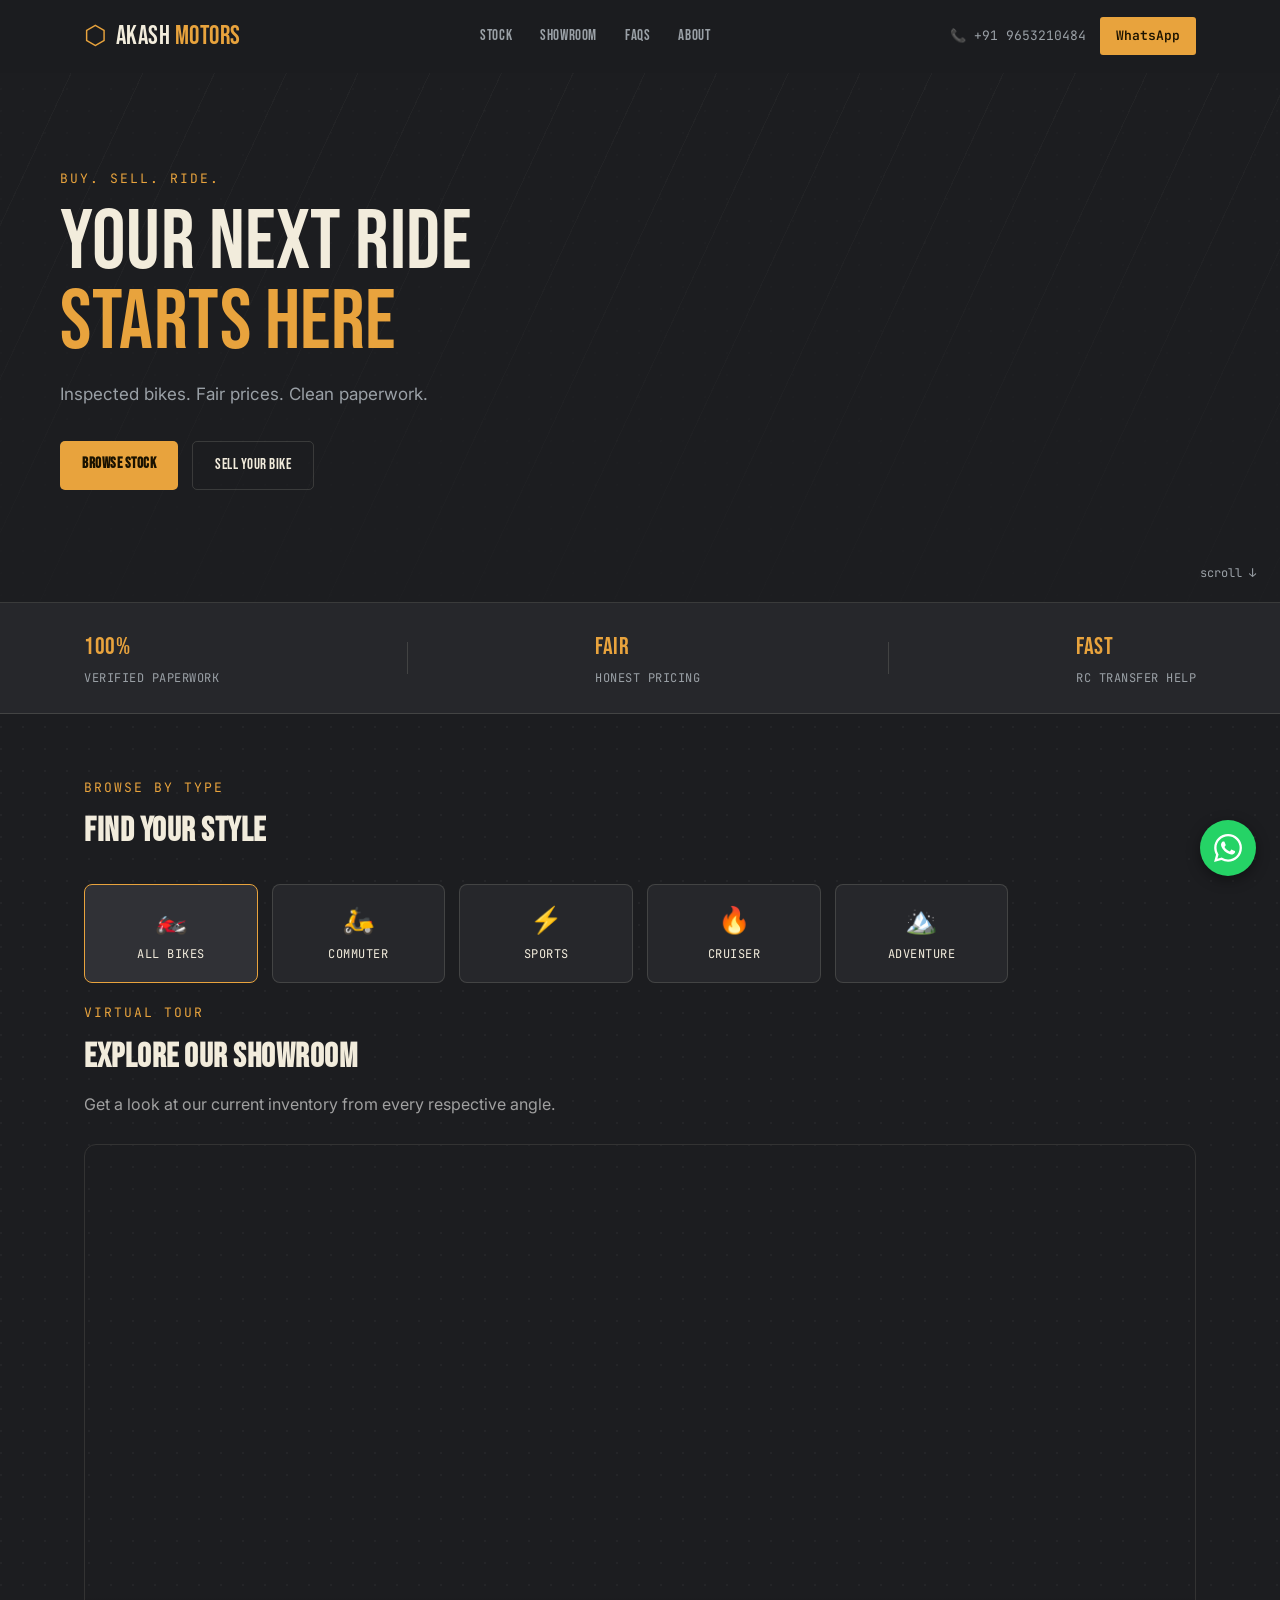
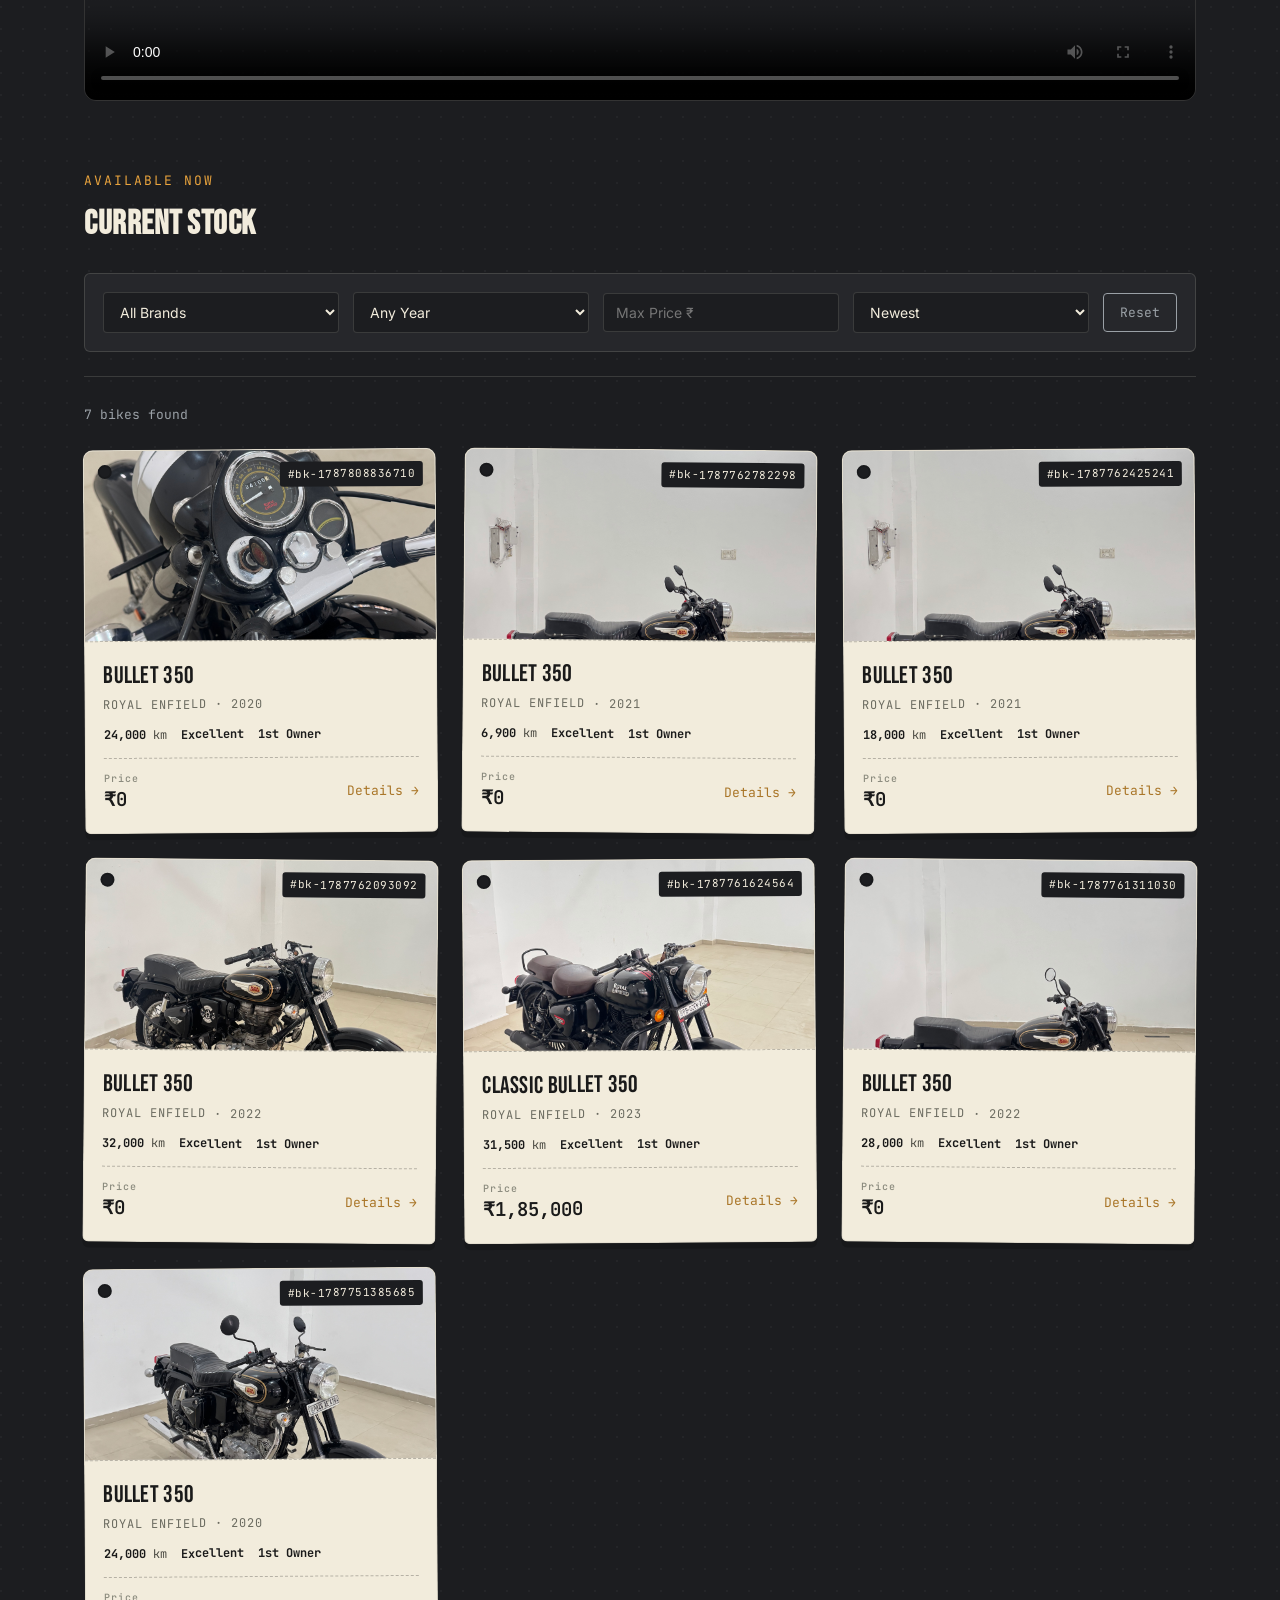
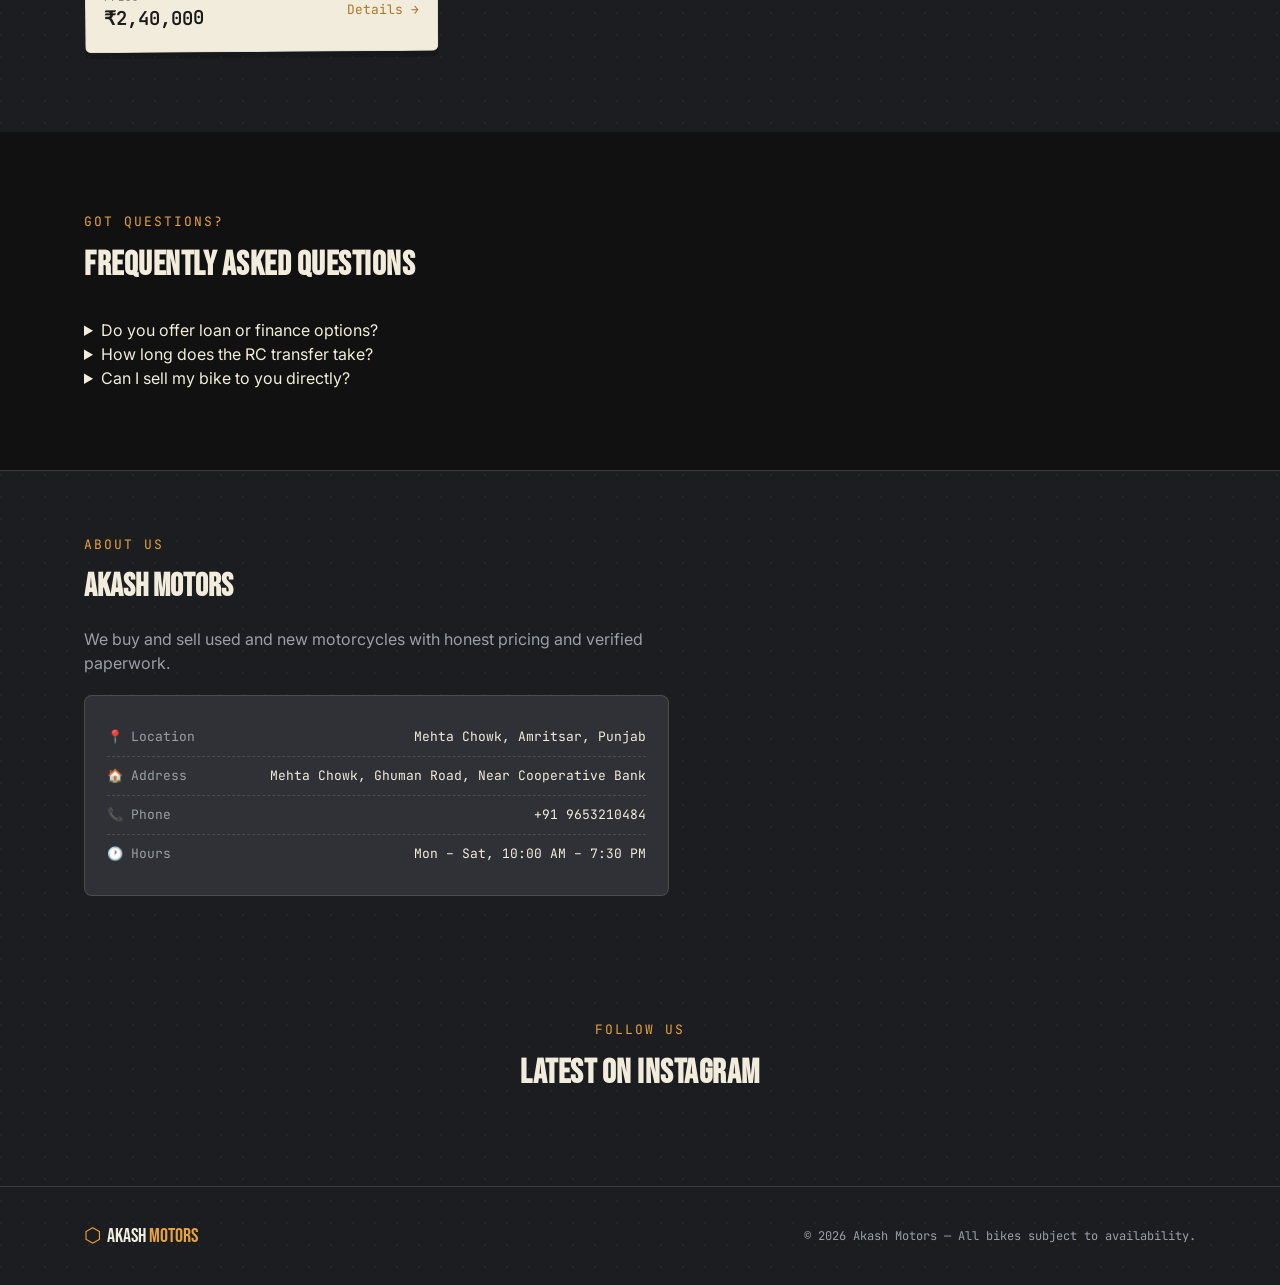
==== index.html @ e9047820 "Update navigation and add showroom video section" ====
<!DOCTYPE html>
<html lang="en">
<head>
<meta charset="UTF-8" />
<meta name="viewport" content="width=device-width, initial-scale=1.0" />
<title>Akash Motors — Quality Used Bikes</title>
<meta name="description" content="Buy and sell quality used bikes in Punjab. Hero, Bajaj, TVS, Royal Enfield, KTM — inspected, priced fairly, clean paperwork." />
<link rel="preconnect" href="https://fonts.googleapis.com" />
<link rel="preconnect" href="https://fonts.gstatic.com" crossorigin />
<link rel="stylesheet" href="https://fonts.googleapis.com/css2?family=Bebas+Neue&family=Inter:wght@400;500;600&family=JetBrains+Mono:wght@500;600&display=swap" />
<link rel="stylesheet" href="style.css" />
</head>
<body>

<!-- ── Navbar ── -->
<header class="navbar" id="navbar">
  <div class="nav-inner">
    <a href="#" class="logo" id="brand-name">
      <span class="logo-icon">⬡</span>
      <span class="logo-text">Akash <em>Motors</em></span>
    </a>
    <nav class="nav-links">
      <a href="#stock">Stock</a>
      <a href="#showroom">Showroom</a>
      <a href="#faqs">FAQs</a>
      <a href="#about">About</a>
    </nav>
    <div class="nav-actions">
      <a href="#" class="nav-phone" id="nav-phone">📞 <span id="nav-phone-num">Call Us</span></a>
      <a href="#" class="nav-wa" id="header-whatsapp" target="_blank" rel="noopener">WhatsApp</a>
    </div>
    <button class="hamburger" id="hamburger" aria-label="Menu">
      <span></span><span></span><span></span>
    </button>
  </div>
  <div class="mobile-menu" id="mobile-menu">
    <a href="#stock">Stock</a>
    <a href="#showroom">Showroom</a>
    <a href="#faqs">FAQs</a>
    <a href="#about">About</a>
    <a href="#" id="mobile-wa" target="_blank" rel="noopener" class="mobile-wa-btn">WhatsApp Us</a>
  </div>
</header>

<!-- ── Hero ── -->
<section class="hero" id="hero">
  <div class="hero-slides" id="hero-slides"></div>
  <div class="hero-overlay"></div>
  <div class="hero-content">
    <p class="hero-tag" id="hero-tag">Punjab's Trusted Bike Dealer</p>
    <h1 class="hero-title">Your next ride<br/><em>starts here</em></h1>
    <p class="hero-sub" id="hero-sub">Inspected bikes. Fair prices. Clean paperwork.</p>
    <div class="hero-btns">
      <a href="#stock" class="btn-primary">Browse Stock</a>
      <a href="#" class="btn-ghost" id="hero-sell">Sell Your Bike</a>
    </div>
  </div>
  <div class="hero-slide-dots" id="hero-dots"></div>
  <div class="hero-scroll-hint">scroll ↓</div>
</section>

<!-- ── Trust Bar ── -->
<section class="trust-bar">
  <div class="trust-inner">
    <div class="trust-item"><span class="trust-num">100%</span><span class="trust-label">Verified Paperwork</span></div><div class="trust-div"></div>
    <div class="trust-item"><span class="trust-num">Fair</span><span class="trust-label">Honest Pricing</span></div><div class="trust-div"></div>
    <div class="trust-item"><span class="trust-num">Fast</span><span class="trust-label">RC Transfer Help</span></div>
  </div>
</section>

<!-- ── Browse by Category ── -->
<section class="categories" id="categories">
  <div class="section-wrap">
    <div class="section-head">
      <span class="section-eyebrow">Browse By Type</span>
      <h2>Find your style</h2>
    </div>
    <div class="cat-grid">
      <button class="cat-card active" data-cat=""><div class="cat-icon">🏍️</div><div class="cat-name">All Bikes</div></button>
      <button class="cat-card" data-cat="commuter"><div class="cat-icon">🛵</div><div class="cat-name">Commuter</div></button>
      <button class="cat-card" data-cat="sports"><div class="cat-icon">⚡</div><div class="cat-name">Sports</div></button>
      <button class="cat-card" data-cat="cruiser"><div class="cat-icon">🔥</div><div class="cat-name">Cruiser</div></button>
      <button class="cat-card" data-cat="adventure"><div class="cat-icon">🏔️</div><div class="cat-name">Adventure</div></button>
    </div>
  </div>
</section>

<!-- ── Showroom Video Tour ── -->
<section class="showroom" id="showroom">
  <div class="section-wrap">
    <div class="section-head">
      <span class="section-eyebrow">Virtual Tour</span>
      <h2>Explore Our Showroom</h2>
      <p style="color: #a0a0a0; margin-top: 10px;">Get a look at our current inventory from every respective angle.</p>
    </div>
    <div class="video-container">
      <!-- Replace 'your-video-file.mp4' with the actual high-definition video of your showroom design -->
      <video controls poster="img/showroom-poster.jpg" style="width: 100%; border-radius: 12px; border: 1px solid #333;">
        <source src="showroom.mp4" type="video/mp4">
        Your browser does not support the video tag.
      </video>
    </div>
  </div>
</section>

<!-- ── Inventory ── -->
<section class="inventory" id="stock">
  <div class="section-wrap">
    <div class="section-head inv-head">
      <div>
        <span class="section-eyebrow">Available Now</span>
        <h2>Current Stock</h2>
      </div>
      <div class="filter-dock">
        <select id="f-brand" class="filter-sel"><option value="">All Brands</option></select>
        <select id="f-year" class="filter-sel"><option value="">Any Year</option></select>
        <input type="number" id="f-price" class="filter-input" placeholder="Max Price ₹" min="0" />
        <select id="f-sort" class="filter-sel">
          <option value="newest">Newest</option>
          <option value="price-asc">Price ↑</option>
          <option value="price-desc">Price ↓</option>
          <option value="km-asc">KM ↑</option>
        </select>
        <button class="reset-btn" id="reset-filters">Reset</button>
      </div>
    </div>
    <div class="result-bar"><span class="result-count" id="result-count">Loading…</span></div>
    <div class="bike-grid" id="bike-grid"></div>
  </div>
</section>

<!-- ── FAQs ── -->
<section class="faqs" id="faqs" style="background: #111; padding: 80px 0;">
  <div class="section-wrap">
    <div class="section-head">
      <span class="section-eyebrow">Got Questions?</span>
      <h2>Frequently Asked Questions</h2>
    </div>
    <div class="faq-list">
      <details class="faq-item">
        <summary>Do you offer loan or finance options?</summary>
        <p>Yes, we can help connect you with local financing partners to make purchasing your next bike easier. Contact us on WhatsApp for exact EMI details based on the bike you choose.</p>
      </details>
      <details class="faq-item">
        <summary>How long does the RC transfer take?</summary>
        <p>We handle all the paperwork for you! The RC transfer process typically takes 15-30 days depending on the local RTO processing times, but you can ride the bike immediately with the transfer receipt.</p>
      </details>
      <details class="faq-item">
        <summary>Can I sell my bike to you directly?</summary>
        <p>Absolutely. We buy bikes directly with outright cash payments and handle the RC transfer hassle-free. Just bring your bike in for a same-day inspection.</p>
      </details>
    </div>
  </div>
</section>

<!-- ── About & Map ── -->
<section class="about" id="about">
  <div class="section-wrap about-inner">
    <div class="about-text">
      <span class="section-eyebrow">About Us</span>
      <h2 id="about-heading">Akash Motors</h2>
      <p id="about-body">We buy and sell quality used motorcycles with honest pricing and verified paperwork. Every bike in our stock has been personally inspected.</p>
      <div class="info-card" id="contact">
        <div class="info-row"><span class="ik">📍 Location</span><span class="iv" id="info-city">Amritsar, Punjab</span></div>
        <div class="info-row"><span class="ik">🏠 Address</span><span class="iv" id="info-address">Mehta Chowk</span></div>
        <div class="info-row"><span class="ik">📞 Phone</span><span class="iv" id="info-phone">—</span></div>
        <div class="info-row"><span class="ik">🕐 Hours</span><span class="iv" id="info-hours">Mon - Sat, 10:00 AM - 7:30 PM</span></div>
      </div>
    </div>
    <div class="about-visual">
      <!-- Google Maps Embed -->
      <iframe src="https://www.google.com/maps/embed?pb=!1m18!1m12!1m3!1d108608.20366624535!2d75.25055052981355!3d31.719623877965415!2m3!1f0!2f0!3f0!3m2!1i1024!2i768!4f13.1!3m3!1m2!1s0x391ba2b836a9b40d%3A0xc3f58a3617fcbd41!2sMehta%20Chowk%2C%20Punjab!5e0!3m2!1sen!2sin!4v1700000000000!5m2!1sen!2sin" width="100%" height="300" style="border:0; border-radius: 12px;" allowfullscreen="" loading="lazy" referrerpolicy="no-referrer-when-downgrade"></iframe>
    </div>
  </div>
</section>

<!-- ── Instagram Feed ── -->
<section class="instagram-feed" id="social" style="padding: 60px 0; text-align: center;">
  <div class="section-wrap">
    <div class="section-head">
      <span class="section-eyebrow">Follow Us</span>
      <h2>Latest on Instagram</h2>
    </div>
    <!-- Replace this generic tag with your specific Elfsight or Instafeed widget ID -->
    <script src="https://static.elfsight.com/platform/platform.js" data-use-service-core defer></script>
    <div class="elfsight-app-YOUR-WIDGET-ID-HERE"></div>
  </div>
</section>

<!-- ── Footer ── -->
<footer class="footer">
  <div class="footer-inner">
    <div class="footer-brand">
      <span class="logo-icon">⬡</span>
      <span class="logo-text">Akash <em>Motors</em></span>
    </div>
    <div class="footer-copy" id="footer-text">© <span id="footer-year"></span> Akash Motors — All bikes subject to availability.</div>
  </div>
</footer>

<!-- ── WhatsApp Float ── -->
<a href="#" class="wa-float" id="wa-float" target="_blank" rel="noopener" aria-label="WhatsApp">
  <svg viewBox="0 0 24 24" fill="currentColor" width="28" height="28"><path d="M17.472 14.382c-.297-.149-1.758-.867-2.03-.967-.273-.099-.471-.148-.67.15-.197.297-.767.966-.94 1.164-.173.199-.347.223-.644.075-.297-.15-1.255-.463-2.39-1.475-.883-.788-1.48-1.761-1.653-2.059-.173-.297-.018-.458.13-.606.134-.133.298-.347.446-.52.149-.174.198-.298.298-.497.099-.198.05-.371-.025-.52-.075-.149-.669-1.612-.916-2.207-.242-.579-.487-.5-.669-.51-.173-.008-.371-.01-.57-.01-.198 0-.52.074-.792.372-.272.297-1.04 1.016-1.04 2.479 0 1.462 1.065 2.875 1.213 3.074.149.198 2.096 3.2 5.077 4.487.709.306 1.262.489 1.694.625.712.227 1.36.195 1.871.118.571-.085 1.758-.719 2.006-1.413.248-.694.248-1.289.173-1.413-.074-.124-.272-.198-.57-.347m-5.421 7.403h-.004a9.87 9.87 0 01-5.031-1.378l-.361-.214-3.741.982.998-3.648-.235-.374a9.86 9.86 0 01-1.51-5.26c.001-5.45 4.436-9.884 9.888-9.884 2.64 0 5.122 1.03 6.988 2.898a9.825 9.825 0 012.893 6.994c-.003 5.45-4.437 9.884-9.885 9.884m8.413-18.297A11.815 11.815 0 0012.05 0C5.495 0 .16 5.335.157 11.892c0 2.096.547 4.142 1.588 5.945L.057 24l6.305-1.654a11.882 11.882 0 005.683 1.448h.005c6.554 0 11.89-5.335 11.893-11.893a11.821 11.821 0 00-3.48-8.413z"/></svg>
</a>

<!-- ── Bike Detail Modal ── -->
<div class="modal-overlay" id="modal-overlay">
  <div class="modal">
    <button class="modal-close" id="modal-close" aria-label="Close">✕</button>
    
    <!-- Added Video Support Here -->
    <div class="modal-gallery" id="modal-gallery">
      <video id="modal-video" controls style="display:none; width:100%; max-height:400px; background:#000; border-radius:8px;"></video>
      <img id="modal-img" src="" alt="" />
      <button class="gal-arrow left" id="modal-prev">‹</button>
      <button class="gal-arrow right" id="modal-next">›</button>
      <span class="gal-count" id="modal-count"></span>
      <button class="expand-btn" id="modal-expand" aria-label="View fullscreen">⤢</button>
    </div>
    
    <div class="modal-thumbs" id="modal-thumbs"></div>
    <div class="modal-body">
      <h3 id="modal-model"></h3>
      <p class="modal-sub" id="modal-brand"></p>
      <div class="modal-specs" id="modal-specs"></div>
      <p class="modal-desc" id="modal-desc"></p>
      <div class="modal-footer">
        <div class="modal-price" id="modal-price"></div>
        <a href="#" class="btn-primary" id="modal-whatsapp" target="_blank" rel="noopener">Ask on WhatsApp</a>
      </div>
    </div>
  </div>
</div>

<!-- ── Lightbox ── -->
<div class="lightbox-overlay" id="lightbox-overlay">
  <button class="modal-close" id="lightbox-close">✕</button>
  <button class="gal-arrow left" id="lightbox-prev">‹</button>
  <img id="lightbox-img" src="" alt="" />
  <button class="gal-arrow right" id="lightbox-next">›</button>
  <span class="gal-count" id="lightbox-count"></span>
</div>

<script src="script.js"></script>
</body>
</html>
---- style.css ----
@import url('https://fonts.googleapis.com/css2?family=Bebas+Neue&family=Inter:wght@400;500;600&family=JetBrains+Mono:wght@500;600&display=swap');

:root {
  --charcoal: #1c1d20;
  --panel: #26272b;
  --panel-2: #303136;
  --amber: #e8a33d;
  --amber-dim: #a97527;
  --paper: #f2ecdc;
  --paper-dim: #e4dcc4;
  --rust: #b33a2e;
  --chrome: #9aa0a6;
  --ink: #1a1a1a;
  --line: rgba(242, 236, 220, 0.14);

  --font-display: 'Bebas Neue', sans-serif;
  --font-body: 'Inter', sans-serif;
  --font-mono: 'JetBrains Mono', monospace;
}

* { box-sizing: border-box; }
html { scroll-behavior: smooth; }

body {
  margin: 0;
  background: var(--charcoal);
  color: var(--paper);
  font-family: var(--font-body);
  line-height: 1.5;
  background-image: radial-gradient(circle at 1px 1px, rgba(255,255,255,0.035) 1px, transparent 0);
  background-size: 22px 22px;
}

a { color: inherit; text-decoration: none; }
img { max-width: 100%; display: block; }
ul { margin: 0; padding: 0; list-style: none; }

.section-wrap { max-width: 1160px; margin: 0 auto; padding: 0 24px; }

:focus-visible { outline: 2px solid var(--amber); outline-offset: 3px; }

@media (prefers-reduced-motion: reduce) {
  * { animation-duration: 0.001ms !important; transition-duration: 0.001ms !important; }
}

.btn-primary {
  display: inline-block;
  background: var(--amber);
  color: #1a1200;
  padding: 12px 22px;
  border-radius: 5px;
  font-family: var(--font-display);
  text-transform: uppercase;
  letter-spacing: 0.5px;
  font-size: 15px;
  font-weight: 600;
  border: none;
  cursor: pointer;
}
.btn-primary:hover { background: #f0b158; }
.btn-lg { padding: 15px 28px; font-size: 17px; }

.btn-ghost {
  display: inline-block;
  background: transparent;
  color: var(--paper);
  border: 1px solid var(--line);
  padding: 12px 22px;
  border-radius: 5px;
  font-family: var(--font-display);
  text-transform: uppercase;
  letter-spacing: 0.5px;
  font-size: 15px;
}
.btn-ghost:hover { border-color: var(--amber); color: var(--amber); }

.section-eyebrow {
  display: block;
  font-family: var(--font-mono);
  color: var(--amber);
  font-size: 13px;
  letter-spacing: 2px;
  text-transform: uppercase;
  margin: 0 0 8px;
}

.section-head {
  margin-bottom: 28px;
}
.section-head h2 {
  font-family: var(--font-display);
  text-transform: uppercase;
  font-size: 34px;
  margin: 0;
  letter-spacing: 0.5px;
}

/* ---------- Navbar ---------- */
.navbar {
  position: sticky;
  top: 0;
  z-index: 40;
  background: rgba(28, 29, 32, 0.92);
  backdrop-filter: blur(6px);
  border-bottom: 1px solid transparent;
  transition: border-color .2s ease;
}
.navbar.scrolled { border-bottom-color: var(--line); }

.nav-inner {
  max-width: 1160px;
  margin: 0 auto;
  padding: 0 24px;
  display: flex;
  align-items: center;
  justify-content: space-between;
  height: 72px;
  gap: 24px;
}

.logo {
  font-family: var(--font-display);
  font-weight: 400;
  font-size: 26px;
  letter-spacing: 0.5px;
  text-transform: uppercase;
  display: flex;
  align-items: baseline;
  gap: 8px;
  flex-shrink: 0;
}
.logo-icon { color: var(--amber); }
.logo-text em { font-style: normal; color: var(--amber); }

.nav-links {
  display: flex;
  gap: 28px;
  font-family: var(--font-display);
  text-transform: uppercase;
  font-size: 15px;
  letter-spacing: 0.6px;
  flex: 1;
  justify-content: center;
}
.nav-links a { color: var(--chrome); transition: color .15s ease; }
.nav-links a:hover { color: var(--amber); }

.nav-actions { display: flex; align-items: center; gap: 14px; flex-shrink: 0; }
.nav-phone {
  font-family: var(--font-mono);
  font-size: 13px;
  color: var(--chrome);
  white-space: nowrap;
}
.nav-phone:hover { color: var(--amber); }
.nav-wa {
  font-family: var(--font-mono);
  font-size: 13px;
  background: var(--amber);
  color: #1a1200;
  padding: 9px 16px;
  border-radius: 3px;
  font-weight: 600;
  white-space: nowrap;
}
.nav-wa:hover { background: #f0b158; }

.hamburger {
  display: none;
  flex-direction: column;
  justify-content: center;
  gap: 5px;
  width: 32px;
  height: 32px;
  background: none;
  border: none;
  cursor: pointer;
  padding: 0;
}
.hamburger span {
  display: block;
  width: 100%;
  height: 2px;
  background: var(--paper);
  transition: transform .2s ease, opacity .2s ease;
}
.hamburger.open span:nth-child(1) { transform: translateY(7px) rotate(45deg); }
.hamburger.open span:nth-child(2) { opacity: 0; }
.hamburger.open span:nth-child(3) { transform: translateY(-7px) rotate(-45deg); }

.mobile-menu {
  display: none;
  flex-direction: column;
  gap: 2px;
  background: var(--panel);
  border-bottom: 1px solid var(--line);
  padding: 8px 24px 18px;
}
.mobile-menu.open { display: flex; }
.mobile-menu a {
  padding: 12px 0;
  border-bottom: 1px dashed var(--line);
  font-family: var(--font-display);
  text-transform: uppercase;
  letter-spacing: 0.5px;
  color: var(--paper);
}
.mobile-menu a:last-child { border-bottom: none; }
.mobile-wa-btn {
  margin-top: 10px;
  text-align: center;
  background: var(--amber);
  color: #1a1200 !important;
  border-radius: 4px;
  font-weight: 600;
}

@media (max-width: 860px) {
  .nav-links, .nav-actions { display: none; }
  .hamburger { display: flex; }
}

/* ---------- Hero ---------- */
.hero {
  position: relative;
  padding: 96px 24px 72px;
  overflow: hidden;
  border-bottom: 1px solid var(--line);
  min-height: 480px;
  display: flex;
  align-items: center;
}

.hero::before {
  content: "";
  position: absolute;
  inset: 0;
  background: repeating-linear-gradient(115deg, transparent, transparent 64px, var(--line) 64px, var(--line) 65px);
  opacity: 0.5;
  pointer-events: none;
  z-index: 1;
}

.hero-slides {
  position: absolute;
  inset: 0;
  z-index: 0;
}
.hero-slide {
  position: absolute;
  inset: 0;
  background-size: cover;
  background-position: center;
  opacity: 0;
  transition: opacity 1s ease;
}
.hero-slide.active { opacity: 1; }

.hero-overlay {
  position: absolute;
  inset: 0;
  background: linear-gradient(180deg, rgba(28,29,32,0.55), rgba(28,29,32,0.92));
  z-index: 1;
}

.hero-content {
  position: relative;
  z-index: 2;
  max-width: 1160px;
  margin: 0 auto;
  width: 100%;
}

.hero-tag {
  font-family: var(--font-mono);
  color: var(--amber);
  font-size: 13px;
  letter-spacing: 2px;
  text-transform: uppercase;
  margin: 0 0 14px;
}

.hero-title {
  font-family: var(--font-display);
  font-weight: 400;
  font-size: clamp(44px, 7vw, 84px);
  line-height: 0.96;
  text-transform: uppercase;
  margin: 0 0 18px;
  max-width: 14ch;
  letter-spacing: 0.5px;
}
.hero-title em { font-style: normal; color: var(--amber); }

.hero-sub {
  color: var(--chrome);
  max-width: 46ch;
  font-size: 17px;
  margin: 0 0 34px;
}

.hero-btns { display: flex; gap: 14px; flex-wrap: wrap; margin-bottom: 40px; }

.hero-slide-dots {
  position: absolute;
  bottom: 20px;
  left: 24px;
  z-index: 2;
  display: flex;
  gap: 8px;
}
.hero-dot {
  width: 8px;
  height: 8px;
  border-radius: 50%;
  background: rgba(242,236,220,0.3);
  border: none;
  cursor: pointer;
  padding: 0;
}
.hero-dot.active { background: var(--amber); }

.hero-scroll-hint {
  position: absolute;
  bottom: 20px;
  right: 24px;
  z-index: 2;
  font-family: var(--font-mono);
  font-size: 12px;
  color: var(--chrome);
}

/* ---------- Trust bar ---------- */
.trust-bar { border-bottom: 1px solid var(--line); background: var(--panel); }
.trust-inner {
  max-width: 1160px;
  margin: 0 auto;
  padding: 26px 24px;
  display: flex;
  align-items: center;
  justify-content: space-between;
  flex-wrap: wrap;
  gap: 20px;
}
.trust-item { display: flex; flex-direction: column; gap: 4px; }
.trust-num { font-family: var(--font-display); font-size: 24px; color: var(--amber); letter-spacing: 0.5px; }
.trust-label { font-family: var(--font-mono); font-size: 12px; color: var(--chrome); text-transform: uppercase; letter-spacing: 0.5px; }
.trust-div { width: 1px; height: 32px; background: var(--line); }
@media (max-width: 700px) { .trust-div { display: none; } }

/* ---------- Categories ---------- */
.categories { padding: 64px 0 20px; }
.cat-grid {
  display: grid;
  grid-template-columns: repeat(6, 1fr);
  gap: 14px;
}
@media (max-width: 900px) { .cat-grid { grid-template-columns: repeat(3, 1fr); } }
@media (max-width: 480px) { .cat-grid { grid-template-columns: repeat(2, 1fr); } }

.cat-card {
  background: var(--panel);
  border: 1px solid var(--line);
  border-radius: 8px;
  padding: 20px 10px;
  display: flex;
  flex-direction: column;
  align-items: center;
  gap: 10px;
  cursor: pointer;
  color: var(--paper);
  transition: border-color .15s ease, background .15s ease, transform .15s ease;
}
.cat-card:hover { border-color: var(--amber-dim); transform: translateY(-2px); }
.cat-card.active { background: var(--panel-2); border-color: var(--amber); }
.cat-icon { font-size: 26px; }
.cat-name {
  font-family: var(--font-mono);
  font-size: 12px;
  text-transform: uppercase;
  letter-spacing: 0.5px;
  text-align: center;
}

/* ---------- Brand marquee ---------- */
.brands-strip {
  padding: 40px 0;
  border-bottom: 1px solid var(--line);
  overflow: hidden;
}
.brands-track { width: 100%; overflow: hidden; }
.brands-inner {
  display: flex;
  gap: 56px;
  width: max-content;
  animation: marquee 26s linear infinite;
}
.brands-inner span {
  font-family: var(--font-display);
  font-size: 20px;
  letter-spacing: 2px;
  color: var(--chrome);
  white-space: nowrap;
}
@keyframes marquee {
  from { transform: translateX(0); }
  to { transform: translateX(-50%); }
}

/* ---------- Inventory ---------- */
.inventory { padding: 64px 0 80px; }

.inv-head {
  display: flex;
  flex-direction: column;
  gap: 24px;
  margin-bottom: 0;
  border-bottom: 1px solid var(--line);
  padding-bottom: 24px;
}

.filter-dock {
  background: var(--panel);
  border: 1px solid var(--line);
  border-radius: 6px;
  padding: 18px;
  display: grid;
  grid-template-columns: repeat(4, 1fr) auto;
  gap: 14px;
  align-items: center;
}

.filter-sel, .filter-input {
  background: var(--charcoal);
  border: 1px solid var(--line);
  color: var(--paper);
  padding: 10px 12px;
  border-radius: 4px;
  font-family: var(--font-body);
  font-size: 14px;
  width: 100%;
}

.reset-btn {
  background: transparent;
  border: 1px solid var(--chrome);
  color: var(--chrome);
  padding: 10px 16px;
  border-radius: 4px;
  font-family: var(--font-mono);
  font-size: 13px;
  cursor: pointer;
  white-space: nowrap;
}
.reset-btn:hover { border-color: var(--amber); color: var(--amber); }

@media (max-width: 860px) {
  .filter-dock { grid-template-columns: 1fr 1fr; }
}

.result-bar { margin: 24px 0; }
.result-count { font-family: var(--font-mono); color: var(--chrome); font-size: 13px; }

.bike-grid {
  display: grid;
  grid-template-columns: repeat(3, 1fr);
  gap: 26px;
}
@media (max-width: 940px) { .bike-grid { grid-template-columns: 1fr 1fr; } }
@media (max-width: 620px) { .bike-grid { grid-template-columns: 1fr; } }

/* Bike card = hanging work-order tag (JS-generated markup) */
.bike-card {
  position: relative;
  background: var(--paper);
  color: var(--ink);
  border-radius: 10px 10px 6px 6px;
  overflow: hidden;
  transform: rotate(-0.4deg);
  transition: transform .18s ease, box-shadow .18s ease;
  box-shadow: 0 6px 0 rgba(0,0,0,0.18);
  cursor: pointer;
  border: 1px solid rgba(0,0,0,0.08);
}
.bike-card:nth-child(even) { transform: rotate(0.5deg); }
.bike-card:hover { transform: rotate(0deg) translateY(-4px); box-shadow: 0 12px 0 rgba(0,0,0,0.18); }

.bike-punch {
  position: absolute;
  top: 14px;
  left: 14px;
  width: 14px;
  height: 14px;
  border-radius: 50%;
  background: var(--charcoal);
  box-shadow: inset 0 0 0 2px rgba(0,0,0,0.15);
  z-index: 2;
}

.bike-stock {
  position: absolute;
  top: 12px;
  right: 12px;
  font-family: var(--font-mono);
  font-size: 11px;
  background: var(--charcoal);
  color: var(--paper);
  padding: 4px 8px;
  border-radius: 3px;
  z-index: 2;
  letter-spacing: 0.5px;
}

.bike-photo { height: 190px; background: #ccc; position: relative; }
.bike-photo img { width: 100%; height: 100%; object-fit: cover; }

.bike-sold-stamp {
  position: absolute;
  inset: 0;
  display: flex;
  align-items: center;
  justify-content: center;
  background: rgba(28,29,32,0.55);
}
.bike-sold-stamp span {
  font-family: var(--font-display);
  font-size: 26px;
  letter-spacing: 3px;
  color: var(--rust);
  border: 3px solid var(--rust);
  padding: 6px 18px;
  transform: rotate(-8deg);
  text-transform: uppercase;
  background: rgba(242,236,220,0.9);
}

.bike-photo-count {
  position: absolute;
  bottom: 8px;
  right: 8px;
  background: rgba(0,0,0,0.6);
  color: #fff;
  font-family: var(--font-mono);
  font-size: 11px;
  padding: 2px 8px;
  border-radius: 20px;
  z-index: 2;
}

.bike-body { padding: 16px 18px 18px; border-top: 1px dashed rgba(0,0,0,0.25); }

.bike-model {
  font-family: var(--font-display);
  font-weight: 400;
  font-size: 24px;
  text-transform: uppercase;
  margin: 0 0 2px;
  letter-spacing: 0.3px;
}

.bike-brand {
  font-family: var(--font-mono);
  font-size: 12px;
  color: #6b6b60;
  text-transform: uppercase;
  letter-spacing: 1px;
  margin: 0 0 12px;
}

.bike-specs {
  display: flex;
  flex-wrap: wrap;
  gap: 8px 14px;
  font-family: var(--font-mono);
  font-size: 12px;
  color: #4b4a42;
  margin-bottom: 14px;
}
.bike-specs span b { color: var(--ink); }

.bike-footer {
  display: flex;
  align-items: center;
  justify-content: space-between;
  border-top: 1px dashed rgba(0,0,0,0.25);
  padding-top: 12px;
}

.bike-price { font-family: var(--font-mono); font-weight: 600; font-size: 19px; color: var(--ink); }
.bike-price small { display: block; font-size: 10px; color: #8a8a7d; font-weight: 500; letter-spacing: 1px; }

.bike-arrow { font-family: var(--font-mono); font-size: 13px; color: var(--amber-dim); }

.empty-state {
  grid-column: 1 / -1;
  text-align: center;
  padding: 60px 20px;
  color: var(--chrome);
  font-family: var(--font-mono);
  border: 1px dashed var(--line);
  border-radius: 8px;
}

/* ---------- Sell CTA ---------- */
.sell-cta { background: var(--panel); border-top: 1px solid var(--line); border-bottom: 1px solid var(--line); padding: 64px 0; }
.sell-cta-inner {
  max-width: 1160px;
  margin: 0 auto;
  padding: 0 24px;
  display: flex;
  align-items: center;
  justify-content: space-between;
  gap: 40px;
  flex-wrap: wrap;
}
.sell-cta-text h2 { font-family: var(--font-display); text-transform: uppercase; font-size: 32px; margin: 0 0 10px; }
.sell-cta-text p { color: var(--chrome); max-width: 46ch; margin: 0 0 18px; }
.sell-points { display: flex; flex-direction: column; gap: 6px; }
.sell-points li { font-family: var(--font-mono); font-size: 13px; color: var(--paper); }

/* ---------- Reviews ---------- */
.reviews { padding: 64px 0; }
.reviews-grid {
  display: grid;
  grid-template-columns: repeat(4, 1fr);
  gap: 20px;
}
@media (max-width: 980px) { .reviews-grid { grid-template-columns: 1fr 1fr; } }
@media (max-width: 600px) { .reviews-grid { grid-template-columns: 1fr; } }

.review-card {
  background: var(--panel);
  border: 1px solid var(--line);
  border-radius: 8px;
  padding: 22px;
  display: flex;
  flex-direction: column;
  gap: 14px;
}
.review-stars { color: var(--amber); letter-spacing: 2px; font-size: 14px; }
.review-text { color: var(--paper-dim); font-size: 14px; line-height: 1.6; margin: 0; flex: 1; }
.review-author { display: flex; align-items: center; gap: 10px; }
.review-avatar {
  width: 36px;
  height: 36px;
  border-radius: 50%;
  background: var(--panel-2);
  color: var(--amber);
  display: flex;
  align-items: center;
  justify-content: center;
  font-family: var(--font-mono);
  font-size: 12px;
  font-weight: 600;
  flex-shrink: 0;
}
.review-name { font-size: 13px; font-weight: 600; }
.review-loc { font-size: 12px; color: var(--chrome); }

/* ---------- About ---------- */
.about { padding: 64px 0; border-top: 1px solid var(--line); }
.about-inner {
  display: grid;
  grid-template-columns: 1.2fr 1fr;
  gap: 40px;
  align-items: start;
}
@media (max-width: 800px) { .about-inner { grid-template-columns: 1fr; } }

.about-text h2 { font-family: var(--font-display); text-transform: uppercase; font-size: 32px; margin: 8px 0 14px; }
.about-text p { color: var(--chrome); }
.about-hours { font-family: var(--font-mono); font-size: 13px; color: var(--amber-dim) !important; }

.info-card {
  margin-top: 20px;
  background: var(--panel-2);
  border: 1px solid var(--line);
  border-radius: 8px;
  padding: 22px;
  font-family: var(--font-mono);
  font-size: 13px;
  line-height: 2;
}
.info-row { display: flex; justify-content: space-between; gap: 12px; border-bottom: 1px dashed var(--line); padding: 6px 0; }
.info-row:last-child { border-bottom: none; }
.info-row .ik { color: var(--chrome); }
.info-row .iv { color: var(--paper); text-align: right; }

.about-visual { display: flex; }
.about-stat-box {
  background: var(--panel);
  border: 1px solid var(--line);
  border-radius: 8px;
  padding: 30px;
  display: grid;
  grid-template-columns: 1fr 1fr;
  gap: 26px;
  width: 100%;
}
.stat { display: flex; flex-direction: column; gap: 4px; }
.stat-n { font-family: var(--font-display); font-size: 36px; color: var(--amber); }
.stat-l { font-family: var(--font-mono); font-size: 12px; color: var(--chrome); text-transform: uppercase; letter-spacing: 0.5px; }

/* ---------- Footer ---------- */
.footer { padding: 34px 0; border-top: 1px solid var(--line); }
.footer-inner {
  max-width: 1160px;
  margin: 0 auto;
  padding: 0 24px;
  display: flex;
  align-items: center;
  justify-content: space-between;
  flex-wrap: wrap;
  gap: 16px;
}
.footer-brand {
  font-family: var(--font-display);
  font-size: 20px;
  text-transform: uppercase;
  display: flex;
  align-items: baseline;
  gap: 6px;
}
.footer-brand em { font-style: normal; color: var(--amber); }
.footer-links { display: flex; gap: 22px; font-family: var(--font-mono); font-size: 13px; color: var(--chrome); }
.footer-links a:hover { color: var(--amber); }
.footer-copy { font-family: var(--font-mono); font-size: 12px; color: var(--chrome); }

/* ---------- WhatsApp float ---------- */
.wa-float {
  position: fixed;
  bottom: 24px;
  right: 24px;
  width: 56px;
  height: 56px;
  border-radius: 50%;
  background: #25D366;
  color: #fff;
  display: flex;
  align-items: center;
  justify-content: center;
  box-shadow: 0 4px 14px rgba(0,0,0,0.4);
  z-index: 50;
  transition: transform .15s ease;
}
.wa-float:hover { transform: scale(1.06); }

/* ---------- Modal ---------- */
.modal-overlay {
  position: fixed;
  inset: 0;
  background: rgba(10,10,10,0.7);
  display: none;
  align-items: center;
  justify-content: center;
  padding: 20px;
  z-index: 100;
}
.modal-overlay.open { display: flex; }

.modal {
  background: var(--paper);
  color: var(--ink);
  max-width: 680px;
  width: 100%;
  max-height: 88vh;
  overflow-y: auto;
  border-radius: 10px;
  position: relative;
}

.modal-close {
  position: absolute;
  top: 14px;
  right: 14px;
  background: var(--charcoal);
  color: var(--paper);
  border: none;
  width: 32px;
  height: 32px;
  border-radius: 50%;
  cursor: pointer;
  font-size: 16px;
  z-index: 3;
}

.modal-gallery { height: 300px; position: relative; background: #000; }
.modal-gallery img { width: 100%; height: 100%; object-fit: cover; cursor: zoom-in; }

.gal-arrow {
  position: absolute;
  top: 50%;
  transform: translateY(-50%);
  background: rgba(0,0,0,0.55);
  color: #fff;
  border: none;
  width: 36px;
  height: 36px;
  border-radius: 50%;
  font-size: 20px;
  line-height: 1;
  cursor: pointer;
  z-index: 3;
}
.gal-arrow.left { left: 12px; }
.gal-arrow.right { right: 12px; }
.gal-arrow:hover { background: rgba(0,0,0,0.8); }

.gal-count {
  position: absolute;
  bottom: 12px;
  right: 12px;
  background: rgba(0,0,0,0.6);
  color: #fff;
  font-family: var(--font-mono);
  font-size: 11px;
  padding: 3px 9px;
  border-radius: 20px;
  z-index: 3;
}

.expand-btn {
  position: absolute;
  bottom: 12px;
  left: 12px;
  background: rgba(0,0,0,0.55);
  color: #fff;
  border: none;
  width: 32px;
  height: 32px;
  border-radius: 6px;
  font-size: 14px;
  cursor: pointer;
  z-index: 3;
}
.expand-btn:hover { background: rgba(0,0,0,0.8); }

.modal-thumbs { display: flex; gap: 8px; padding: 12px 28px 0; overflow-x: auto; }
.modal-thumbs img {
  width: 64px;
  height: 48px;
  object-fit: cover;
  border-radius: 4px;
  cursor: pointer;
  opacity: 0.55;
  border: 2px solid transparent;
  flex-shrink: 0;
}
.modal-thumbs img.active { opacity: 1; border-color: var(--amber); }

.modal-body { padding: 20px 28px 30px; }
.modal-body h3 { font-family: var(--font-display); text-transform: uppercase; font-size: 30px; margin: 0 0 4px; }
.modal-sub { font-family: var(--font-mono); color: #6b6b60; margin-bottom: 18px; }

.modal-specs {
  display: grid;
  grid-template-columns: 1fr 1fr;
  gap: 10px 20px;
  font-family: var(--font-mono);
  font-size: 13px;
  margin-bottom: 20px;
}
.modal-specs .k { color: #8a8a7d; text-transform: uppercase; font-size: 11px; letter-spacing: 0.5px; }
.modal-specs .v { font-weight: 600; }

.modal-desc { margin-bottom: 22px; color: #33332c; }

.modal-footer {
  display: flex;
  align-items: center;
  justify-content: space-between;
  border-top: 1px dashed rgba(0,0,0,0.25);
  padding-top: 18px;
}
.modal-price { font-family: var(--font-mono); font-size: 26px; font-weight: 600; }

/* ---------- Lightbox ---------- */
.lightbox-overlay {
  position: fixed;
  inset: 0;
  background: rgba(0,0,0,0.94);
  display: none;
  align-items: center;
  justify-content: center;
  z-index: 200;
  padding: 30px;
}
.lightbox-overlay.open { display: flex; }
.lightbox-overlay img { max-width: 100%; max-height: 100%; object-fit: contain; border-radius: 4px; }
.lightbox-overlay .modal-close { top: 20px; right: 20px; }
.lightbox-overlay .gal-arrow { width: 44px; height: 44px; font-size: 26px; }
.lightbox-overlay .gal-arrow.left { left: 20px; }
.lightbox-overlay .gal-arrow.right { right: 20px; }
.lightbox-overlay .gal-count { bottom: 24px; right: 50%; transform: translateX(50%); }
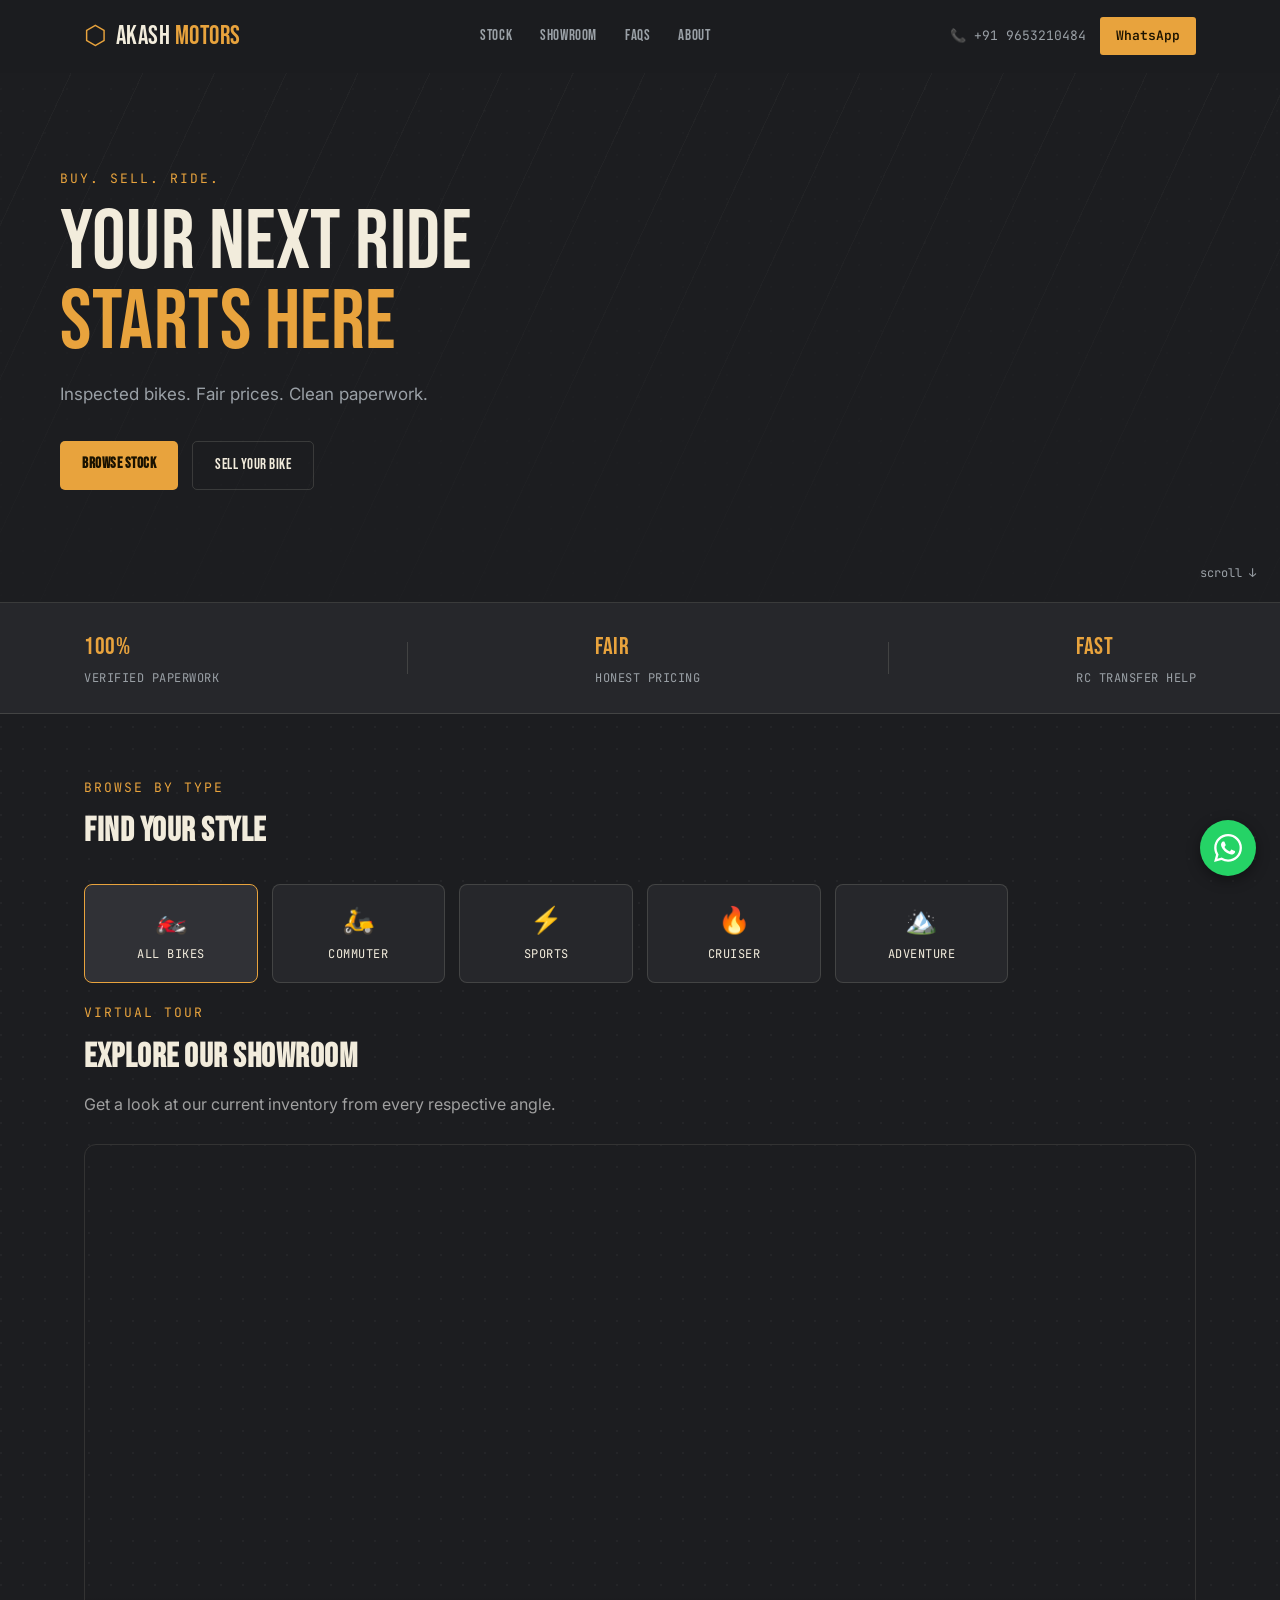
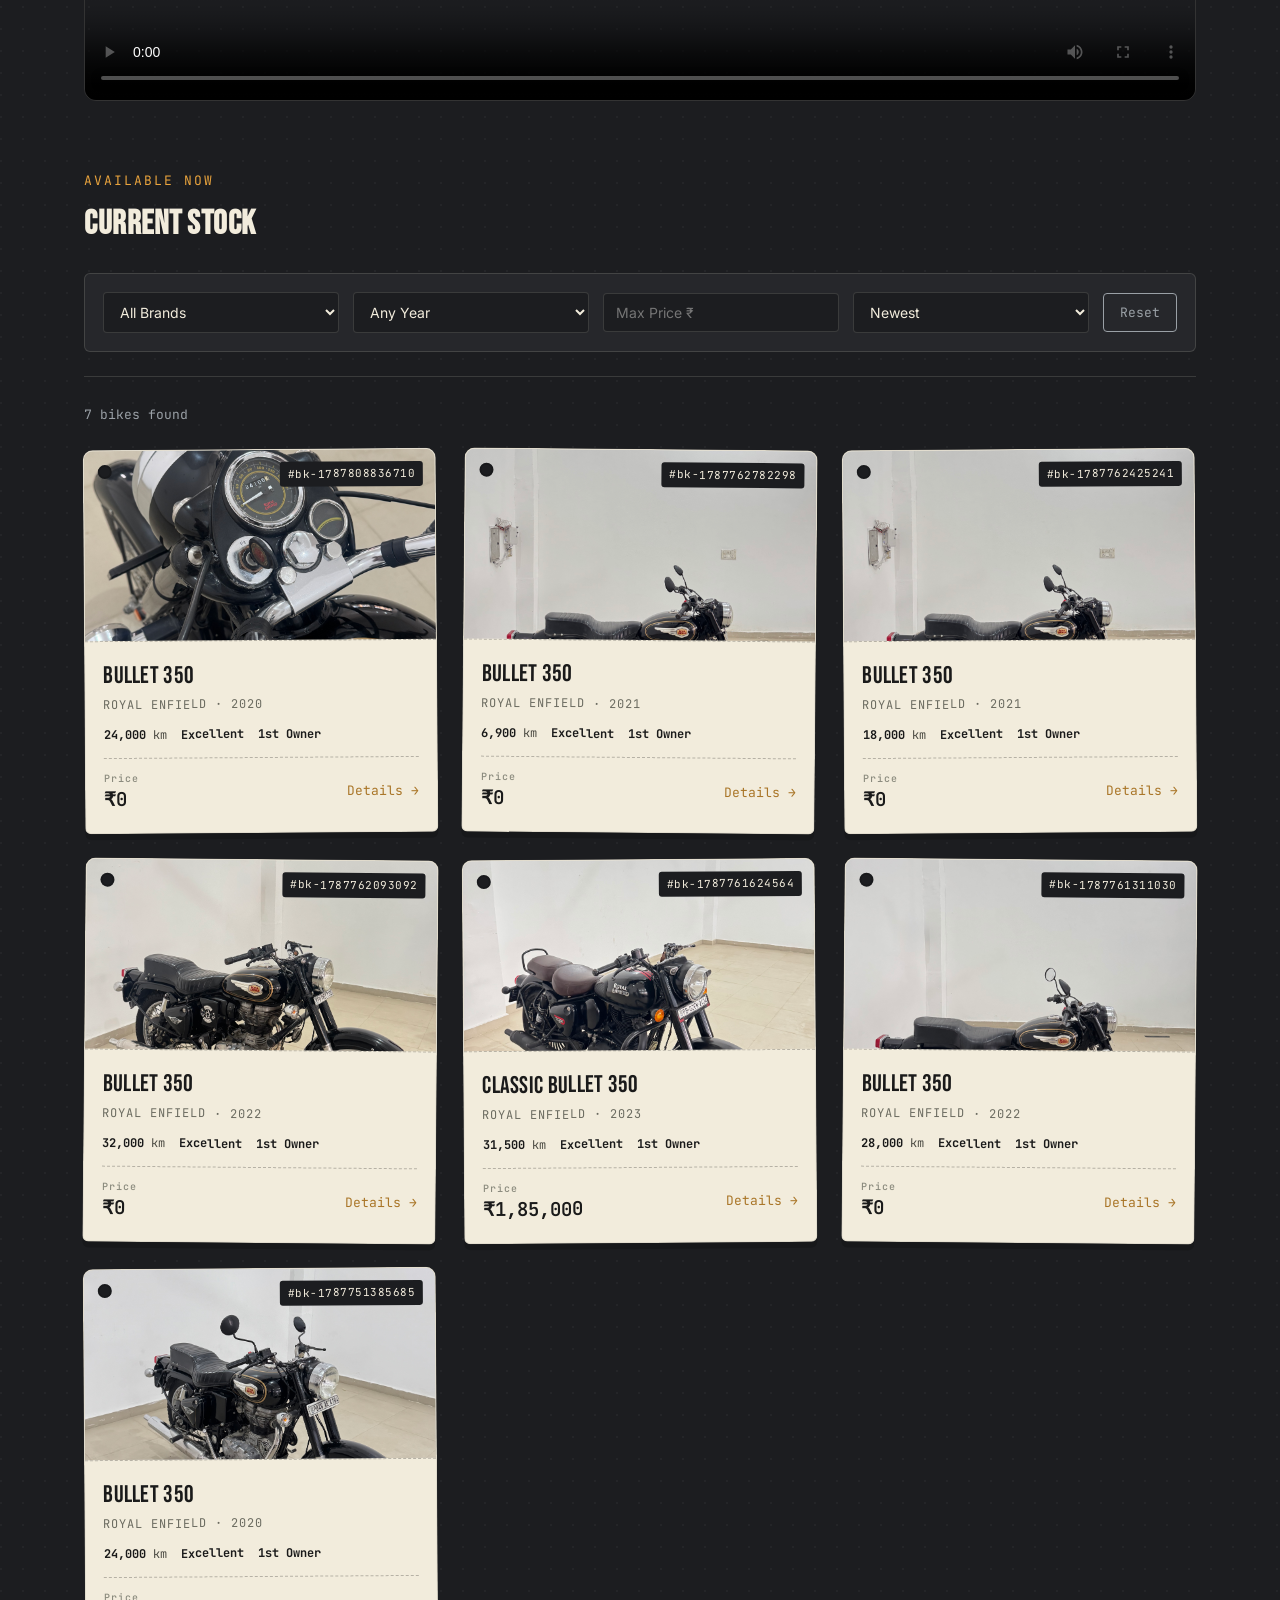
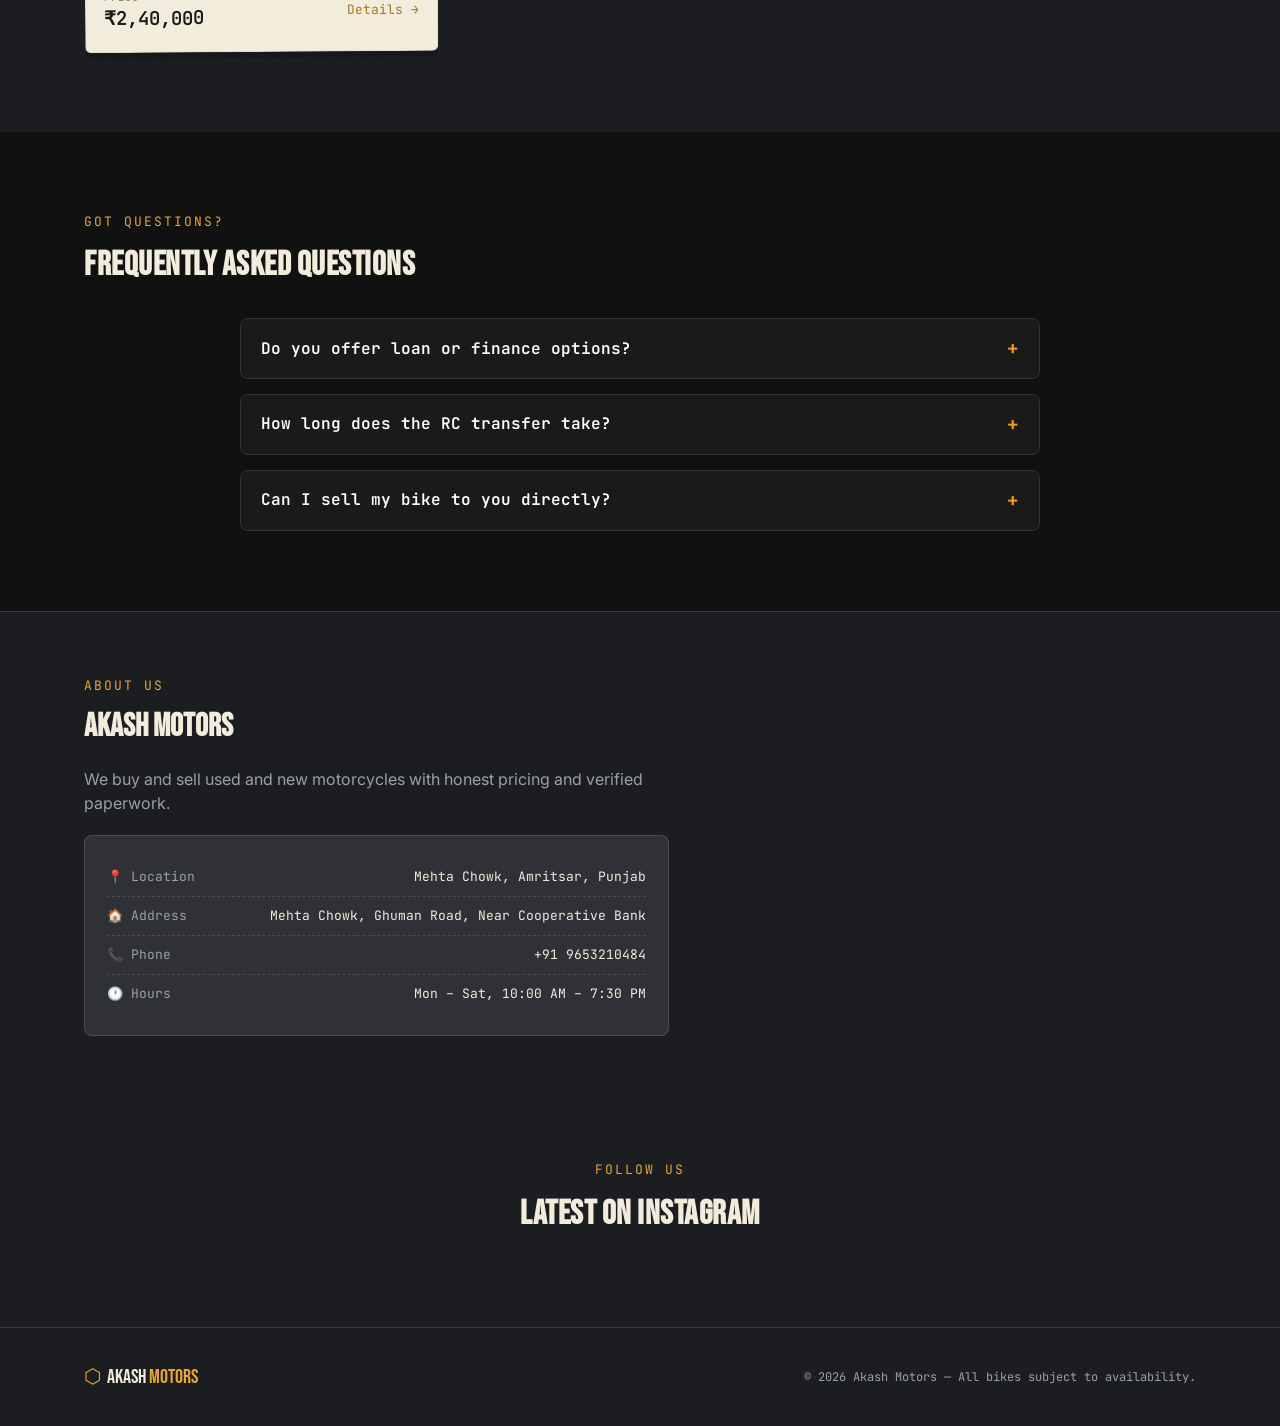
==== commit b4eb139a: "Update video source and remove placeholder text" ====
--- a/index.html
+++ b/index.html
@@ -94,9 +94,13 @@
       <p style="color: #a0a0a0; margin-top: 10px;">Get a look at our current inventory from every respective angle.</p>
     </div>
     <div class="video-container">
-      <!-- Replace 'your-video-file.mp4' with the actual high-definition video of your showroom design -->
-      <video controls poster="img/showroom-poster.jpg" style="width: 100%; border-radius: 12px; border: 1px solid #333;">
-        <source src="showroom.mp4" type="video/mp4">
+      <video
+        controls
+        poster="img/showroom-poster.jpg"
+        style="width: 100%; border-radius: 12px; border: 1px solid #333;"
+        preload="metadata"
+      >
+        <source src="https://cdn.jsdelivr.net/gh/akashrandhawa7575/akashmotor.co.in@main/showroom.mp4" type="video/mp4">
         Your browser does not support the video tag.
       </video>
     </div>
@@ -161,10 +165,10 @@
       <h2 id="about-heading">Akash Motors</h2>
       <p id="about-body">We buy and sell quality used motorcycles with honest pricing and verified paperwork. Every bike in our stock has been personally inspected.</p>
       <div class="info-card" id="contact">
-        <div class="info-row"><span class="ik">📍 Location</span><span class="iv" id="info-city">Amritsar, Punjab</span></div>
-        <div class="info-row"><span class="ik">🏠 Address</span><span class="iv" id="info-address">Mehta Chowk</span></div>
+        <div class="info-row"><span class="ik">📍 Location</span><span class="iv" id="info-city">—</span></div>
+        <div class="info-row"><span class="ik">🏠 Address</span><span class="iv" id="info-address">—</span></div>
         <div class="info-row"><span class="ik">📞 Phone</span><span class="iv" id="info-phone">—</span></div>
-        <div class="info-row"><span class="ik">🕐 Hours</span><span class="iv" id="info-hours">Mon - Sat, 10:00 AM - 7:30 PM</span></div>
+        <div class="info-row"><span class="ik">🕐 Hours</span><span class="iv" id="info-hours">—</span></div>
       </div>
     </div>
     <div class="about-visual">
@@ -181,9 +185,9 @@
       <span class="section-eyebrow">Follow Us</span>
       <h2>Latest on Instagram</h2>
     </div>
-    <!-- Replace this generic tag with your specific Elfsight or Instafeed widget ID -->
-    <script src="https://static.elfsight.com/platform/platform.js" data-use-service-core defer></script>
-    <div class="elfsight-app-YOUR-WIDGET-ID-HERE"></div>
+    <!-- Elfsight Instagram Feed -->
+    <script src="https://static.elfsight.com/platform/platform.js" async></script>
+    <div class="elfsight-app-1797ee2c-0d41-4382-b2f6-5c83506752d6" data-elfsight-app-lazy></div>
   </div>
 </section>
 
@@ -207,8 +211,6 @@
 <div class="modal-overlay" id="modal-overlay">
   <div class="modal">
     <button class="modal-close" id="modal-close" aria-label="Close">✕</button>
-    
-    <!-- Added Video Support Here -->
     <div class="modal-gallery" id="modal-gallery">
       <video id="modal-video" controls style="display:none; width:100%; max-height:400px; background:#000; border-radius:8px;"></video>
       <img id="modal-img" src="" alt="" />
@@ -217,7 +219,6 @@
       <span class="gal-count" id="modal-count"></span>
       <button class="expand-btn" id="modal-expand" aria-label="View fullscreen">⤢</button>
     </div>
-    
     <div class="modal-thumbs" id="modal-thumbs"></div>
     <div class="modal-body">
       <h3 id="modal-model"></h3>
--- a/style.css
+++ b/style.css
@@ -892,3 +892,45 @@
 .lightbox-overlay .gal-arrow.left { left: 20px; }
 .lightbox-overlay .gal-arrow.right { right: 20px; }
 .lightbox-overlay .gal-count { bottom: 24px; right: 50%; transform: translateX(50%); }
+/* --- FAQ Styling --- */
+.faq-list {
+  display: flex;
+  flex-direction: column;
+  gap: 15px;
+  max-width: 800px;
+  margin: 0 auto;
+}
+.faq-item {
+  background: #1a1a1a;
+  border: 1px solid #333;
+  border-radius: 8px;
+  padding: 15px 20px;
+  color: #fff;
+}
+.faq-item summary {
+  font-family: 'JetBrains Mono', monospace;
+  font-weight: 600;
+  cursor: pointer;
+  list-style: none;
+  display: flex;
+  justify-content: space-between;
+  align-items: center;
+}
+.faq-item summary::-webkit-details-marker {
+  display: none;
+}
+.faq-item summary::after {
+  content: '+';
+  font-size: 1.2rem;
+  color: #f39c12; 
+}
+.faq-item[open] summary::after {
+  content: '-';
+}
+.faq-item p {
+  margin-top: 15px;
+  padding-top: 15px;
+  border-top: 1px solid #333;
+  color: #a0a0a0;
+  line-height: 1.6;
+}
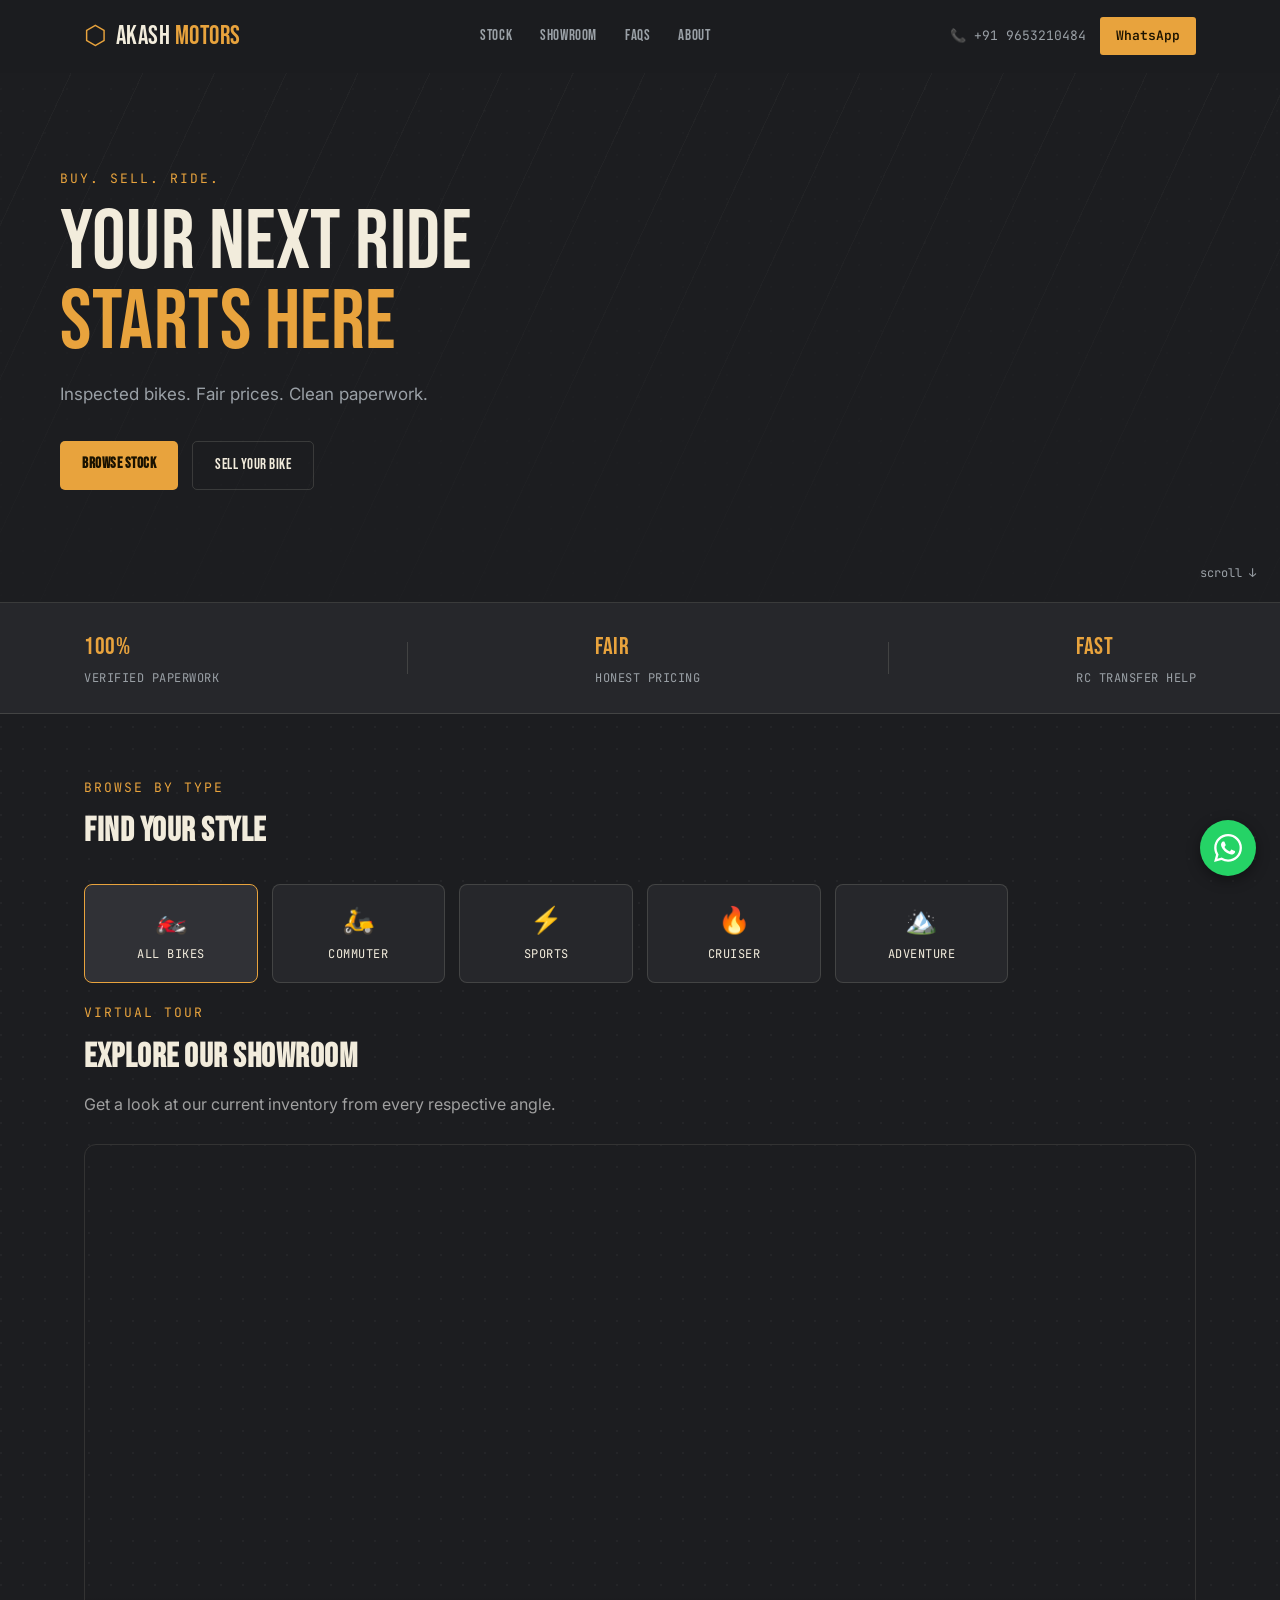
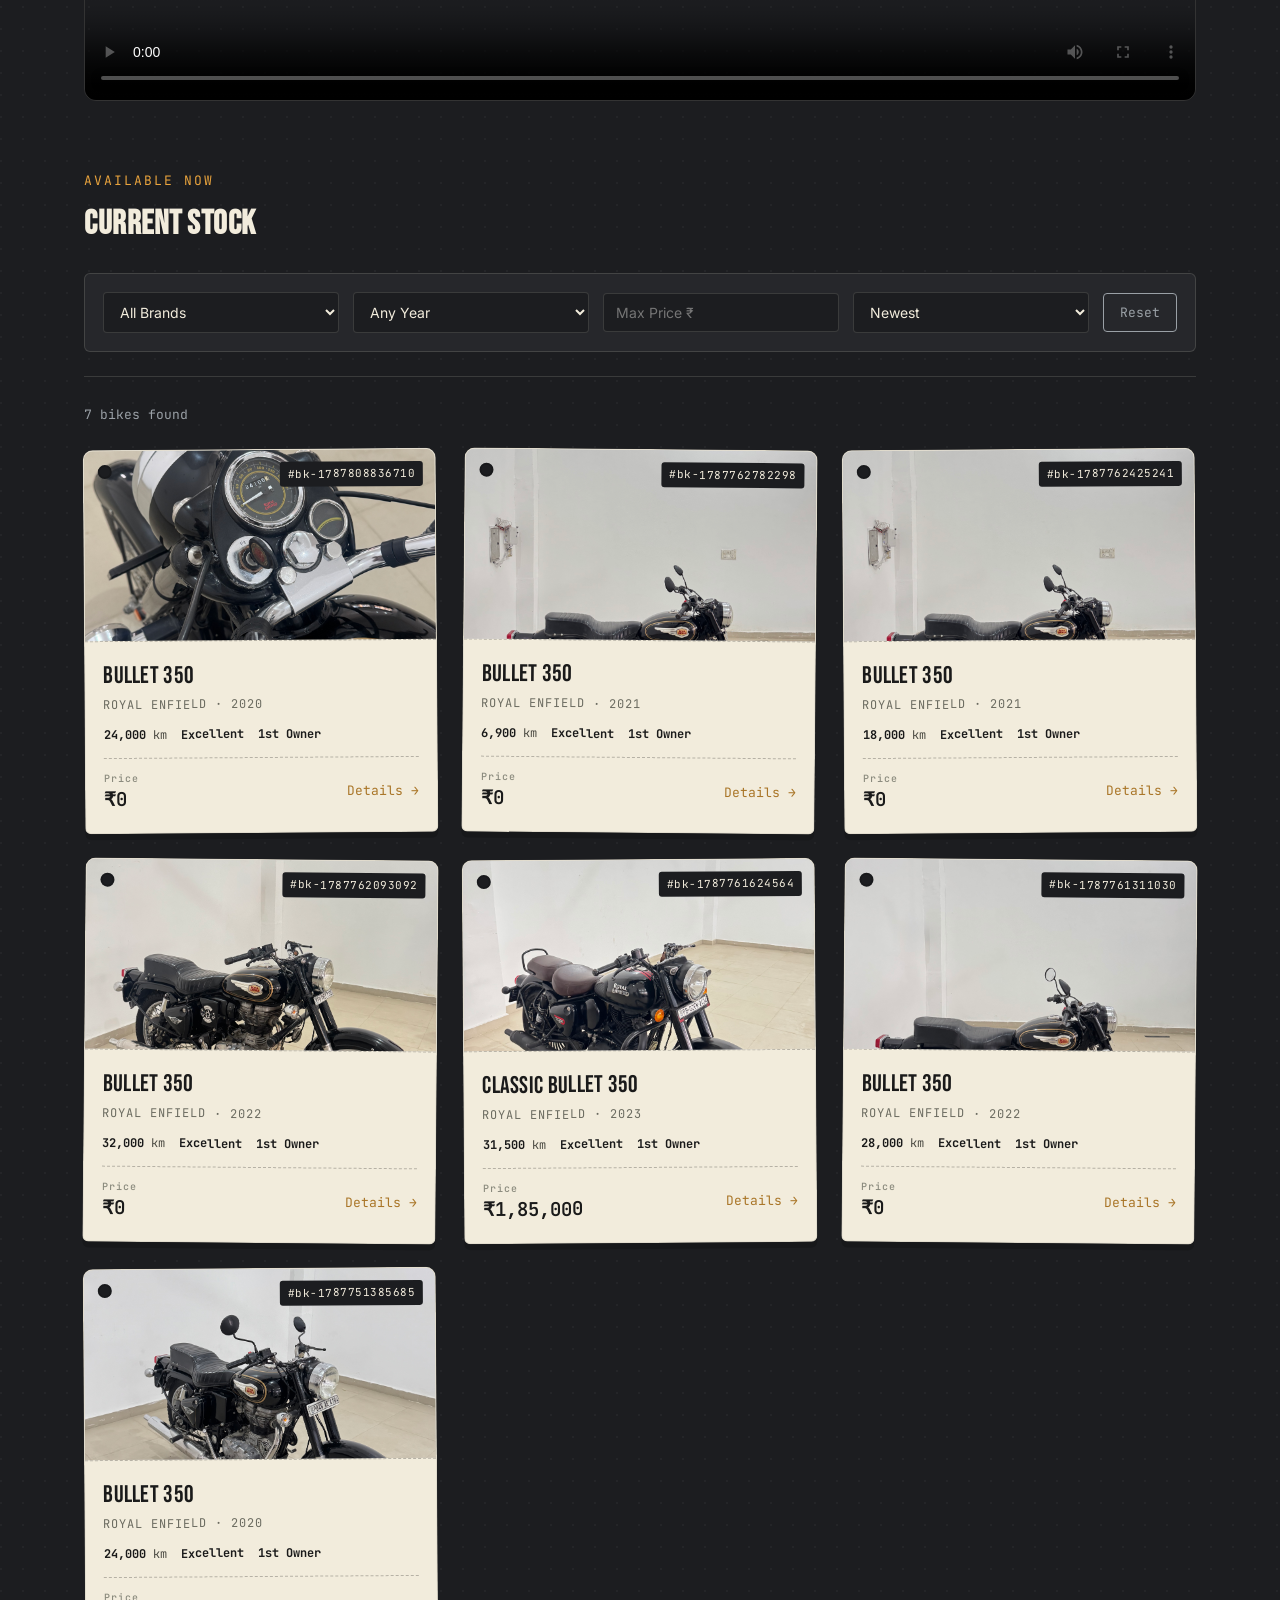
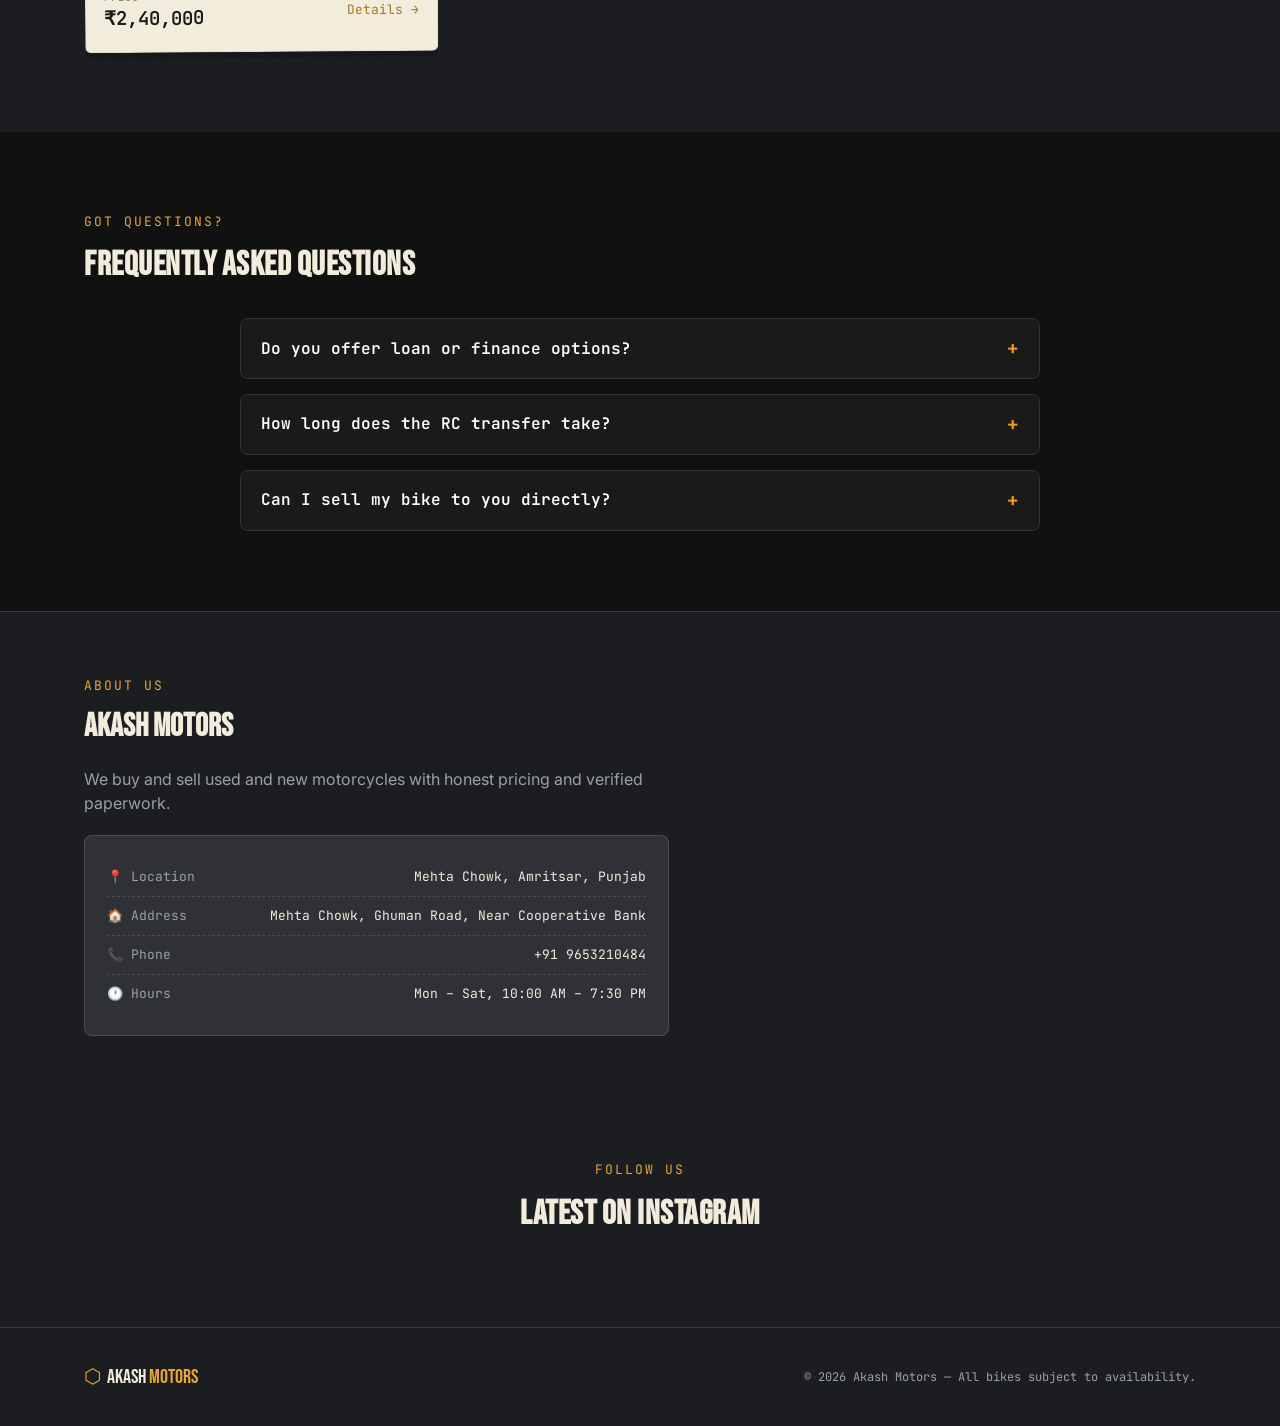
==== commit b7d208c3: "Change video source URL to Google Drive link" ====
--- a/index.html
+++ b/index.html
@@ -100,7 +100,7 @@
         style="width: 100%; border-radius: 12px; border: 1px solid #333;"
         preload="metadata"
       >
-        <source src="https://cdn.jsdelivr.net/gh/akashrandhawa7575/akashmotor.co.in@main/showroom.mp4" type="video/mp4">
+        <source src="https://drive.google.com/uc?export=download&id=1K2MWpXkfEHyOgIs6-fOFocakCaJ7VAM2" type="video/mp4">
         Your browser does not support the video tag.
       </video>
     </div>
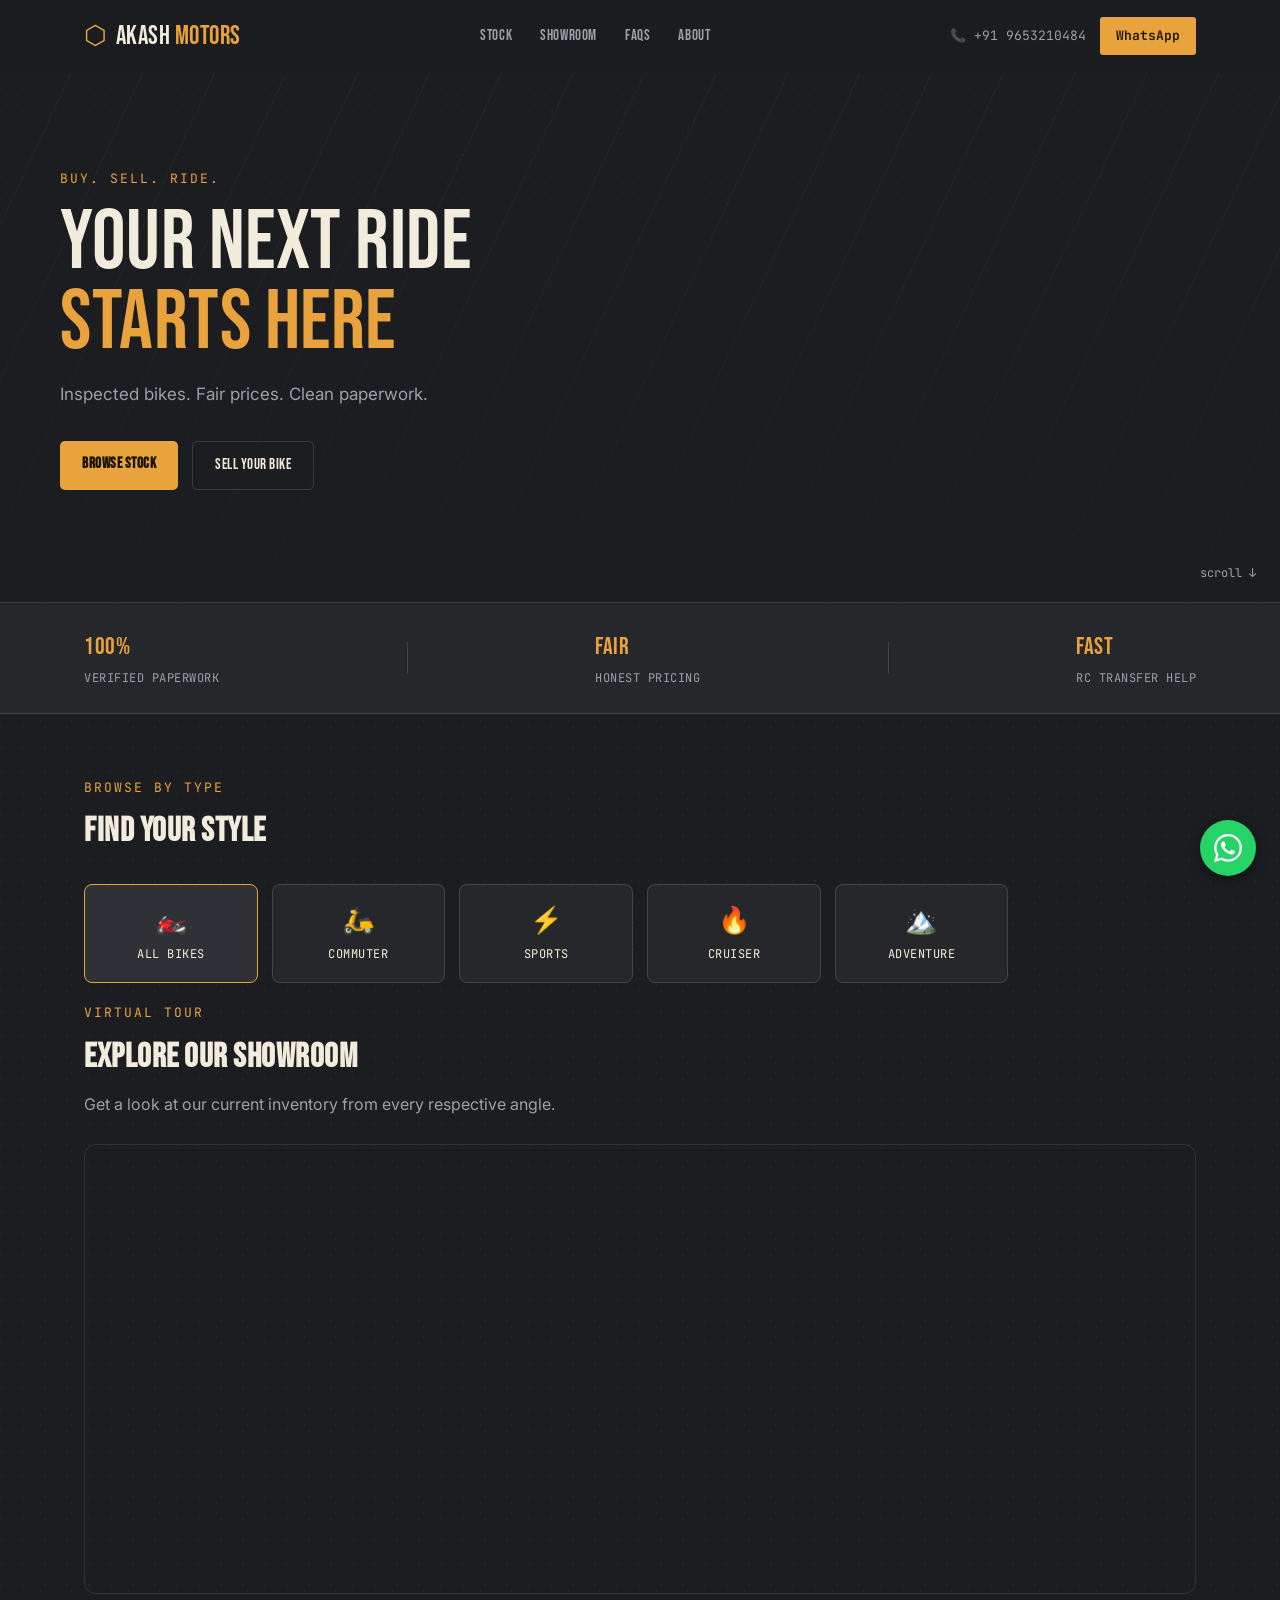
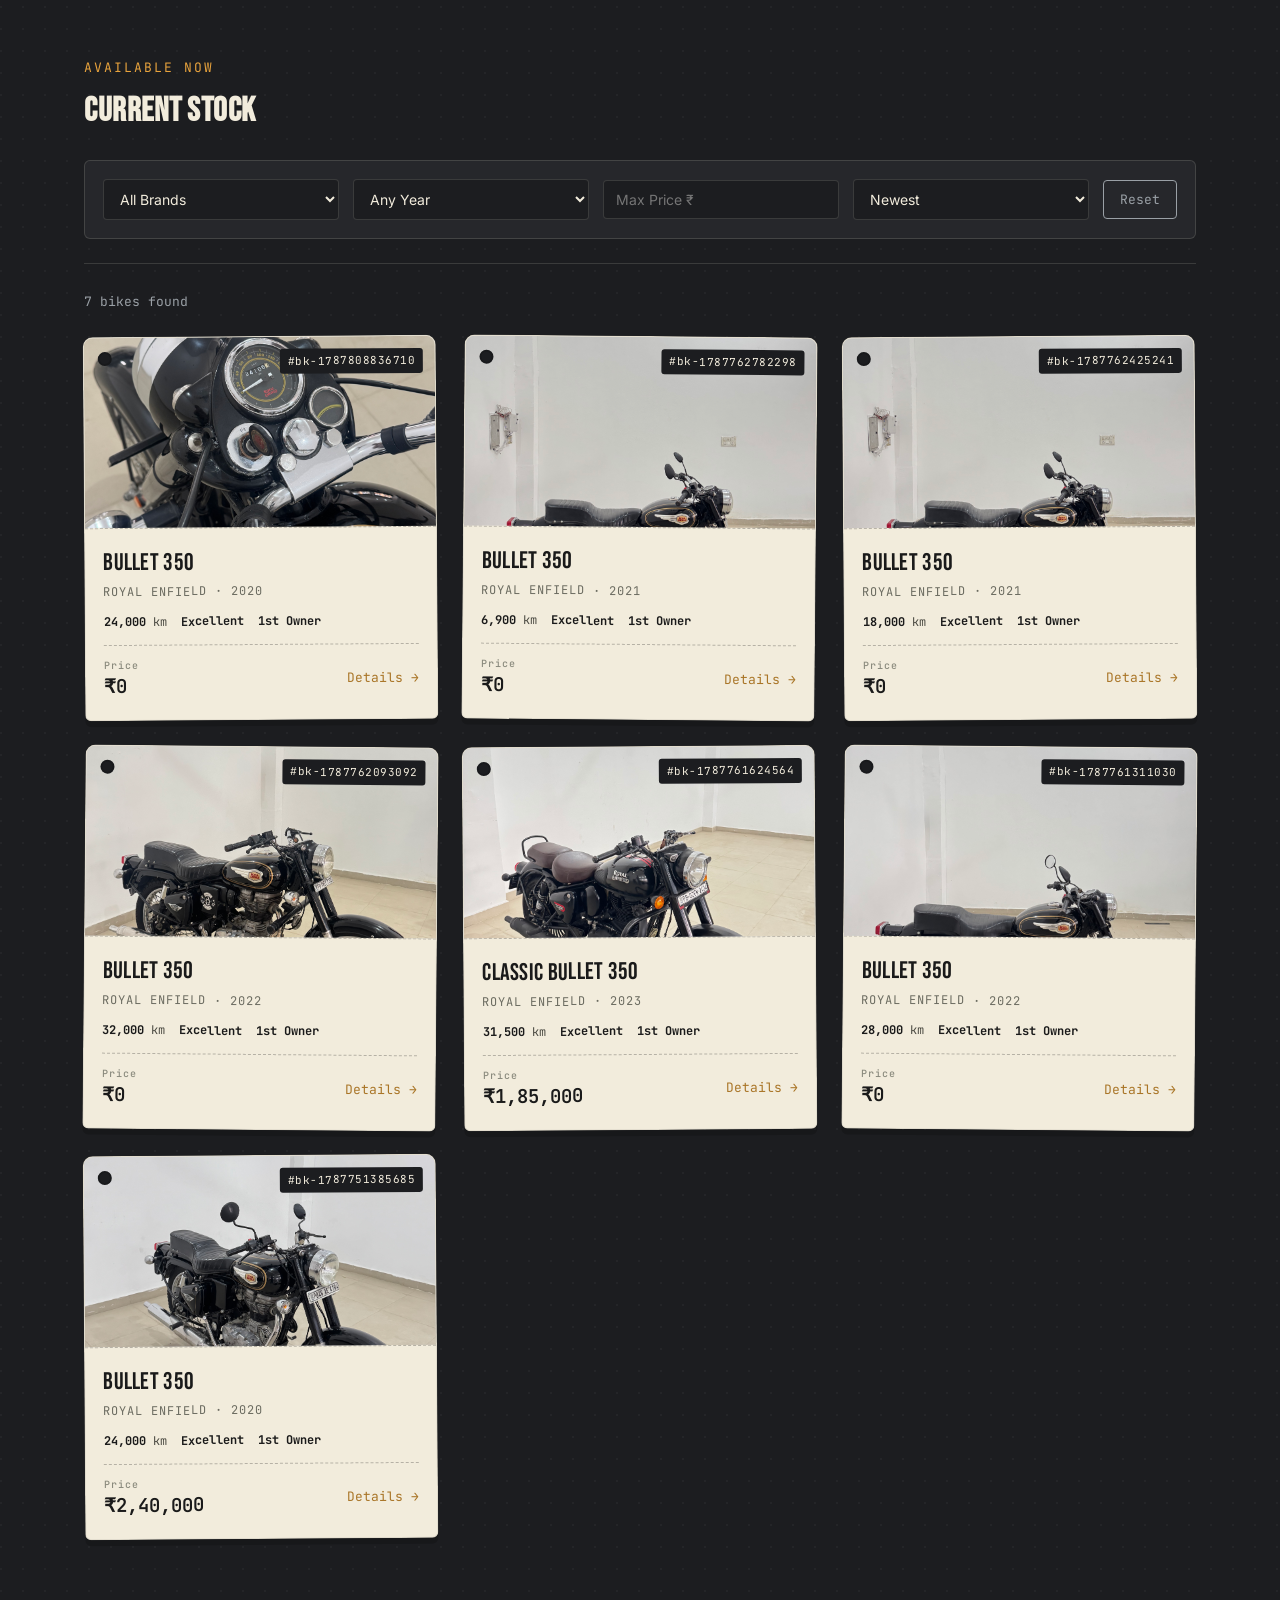
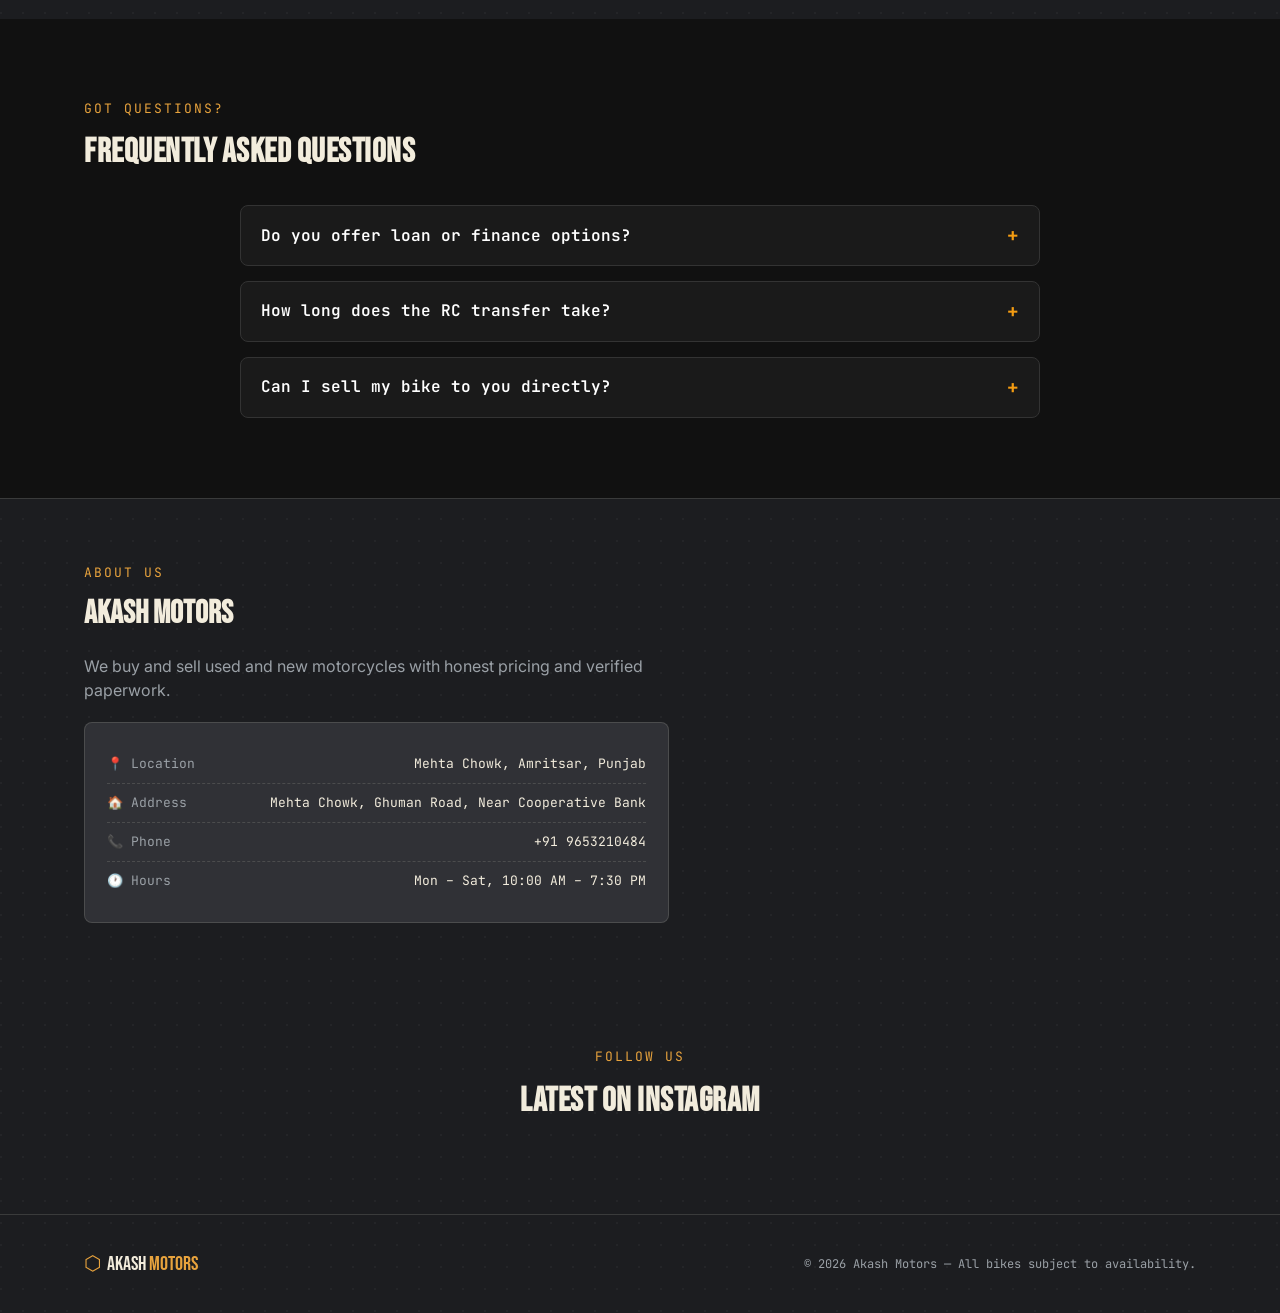
==== commit 775b76f3: "Replace video tag with iframe for video display" ====
--- a/index.html
+++ b/index.html
@@ -94,15 +94,14 @@
       <p style="color: #a0a0a0; margin-top: 10px;">Get a look at our current inventory from every respective angle.</p>
     </div>
     <div class="video-container">
-      <video
-        controls
-        poster="img/showroom-poster.jpg"
-        style="width: 100%; border-radius: 12px; border: 1px solid #333;"
-        preload="metadata"
-      >
-        <source src="https://drive.google.com/uc?export=download&id=1K2MWpXkfEHyOgIs6-fOFocakCaJ7VAM2" type="video/mp4">
-        Your browser does not support the video tag.
-      </video>
+      <iframe
+        src="https://drive.google.com/file/d/1K2MWpXkfEHyOgIs6-fOFocakCaJ7VAM2/preview"
+        width="100%"
+        height="450"
+        style="border-radius: 12px; border: 1px solid #333; display: block;"
+        allow="autoplay"
+        allowfullscreen>
+      </iframe>
     </div>
   </div>
 </section>
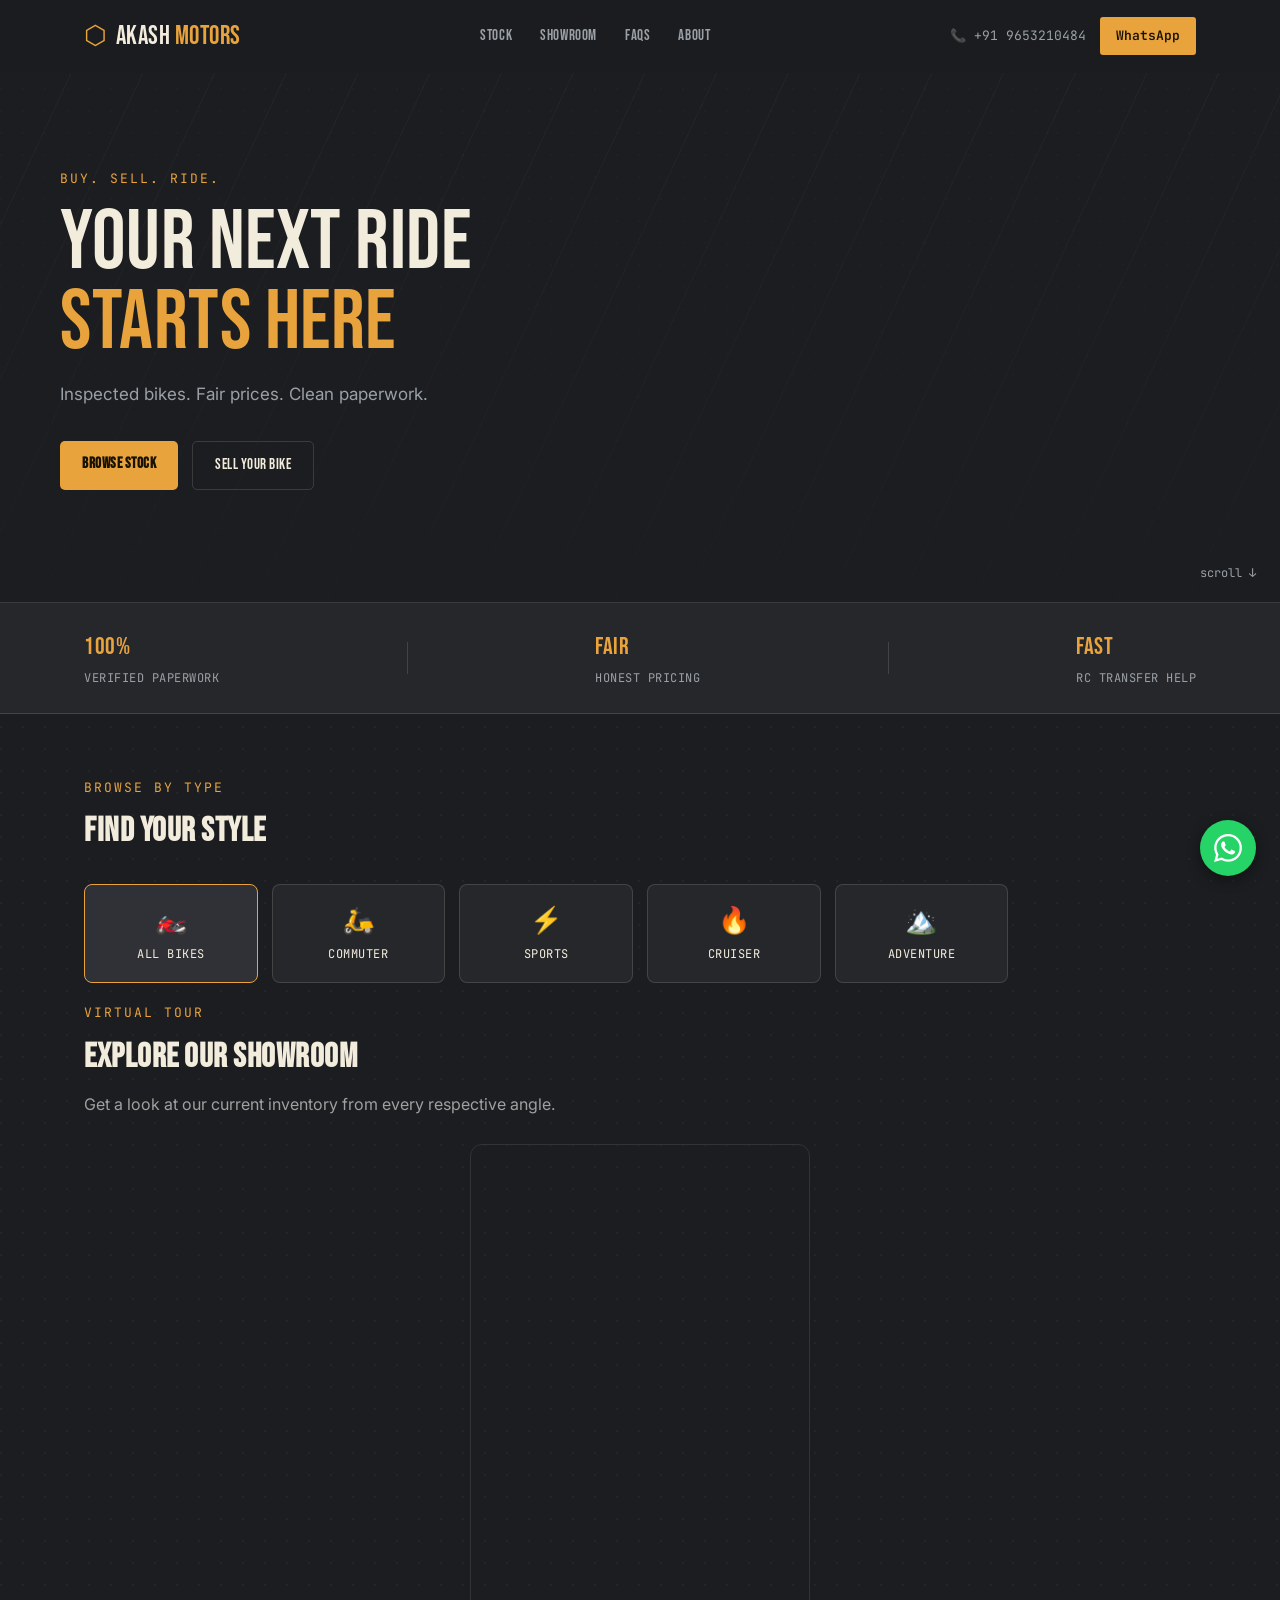
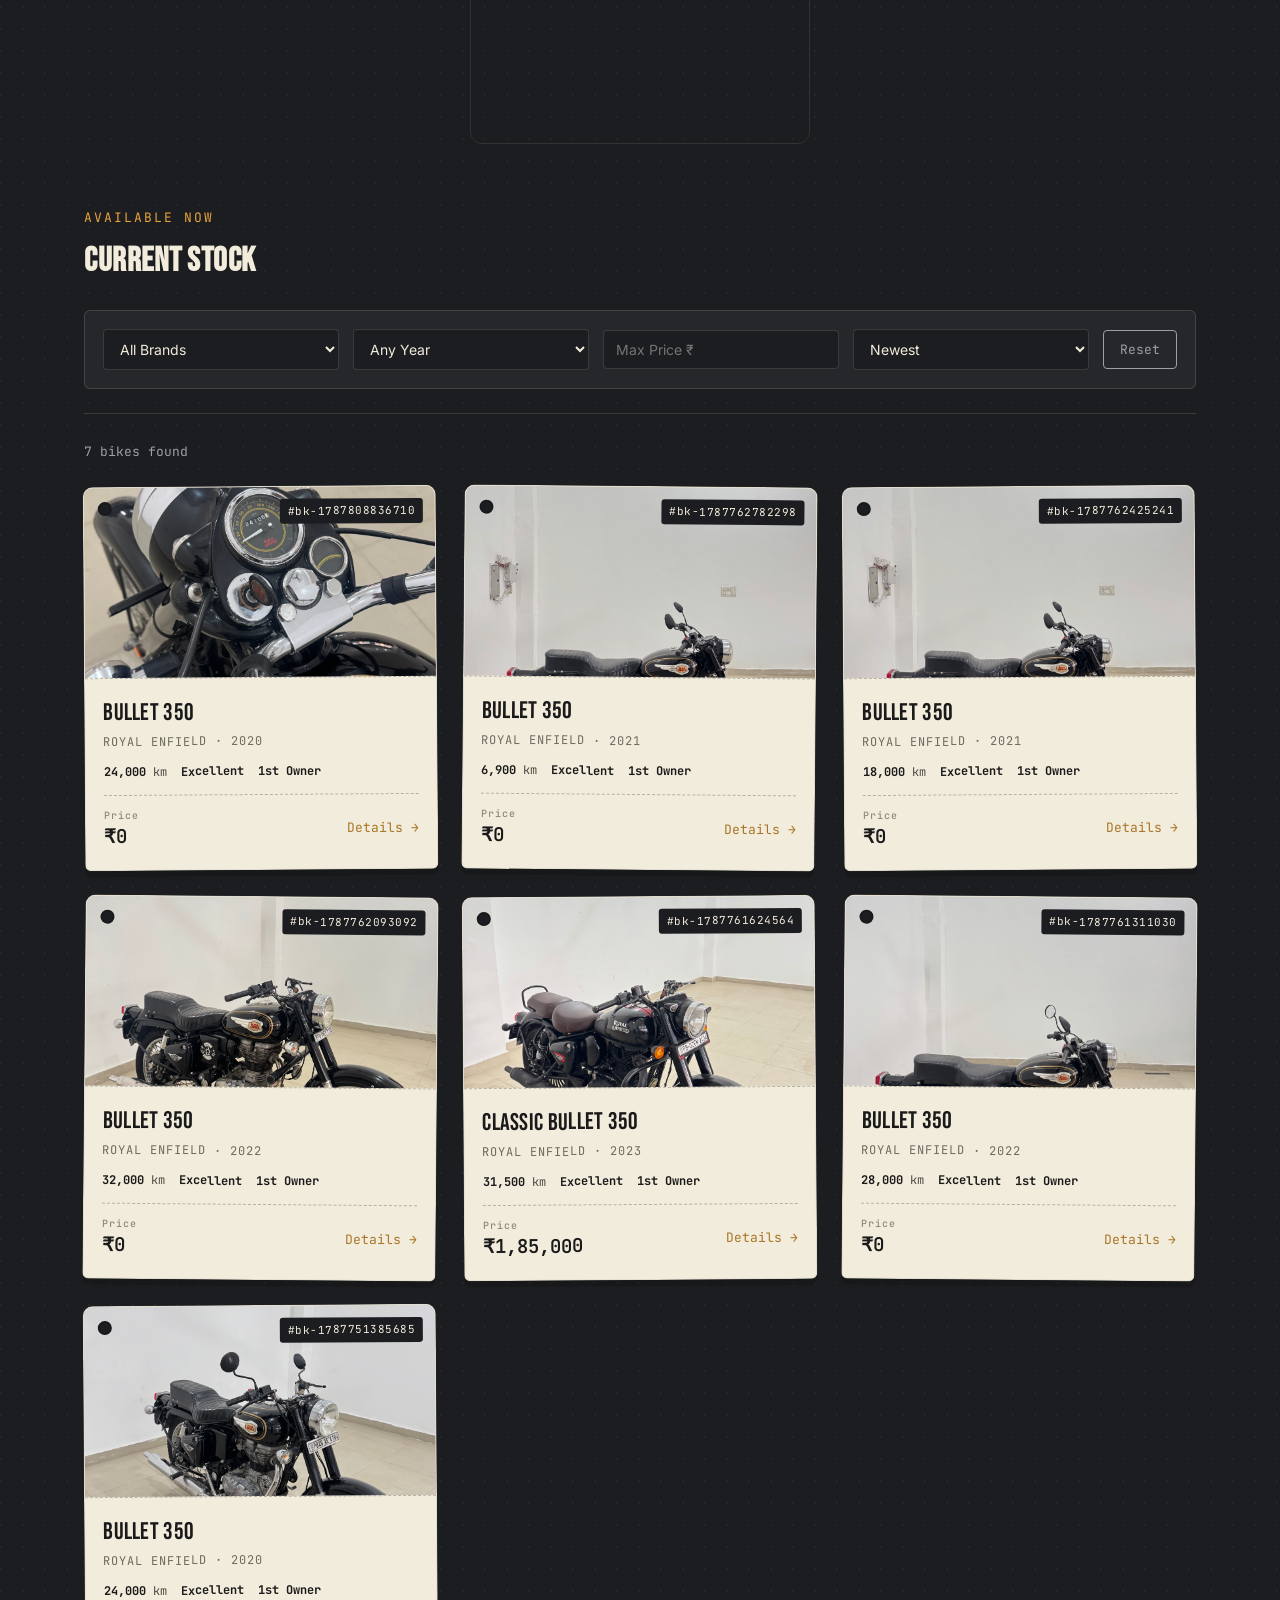
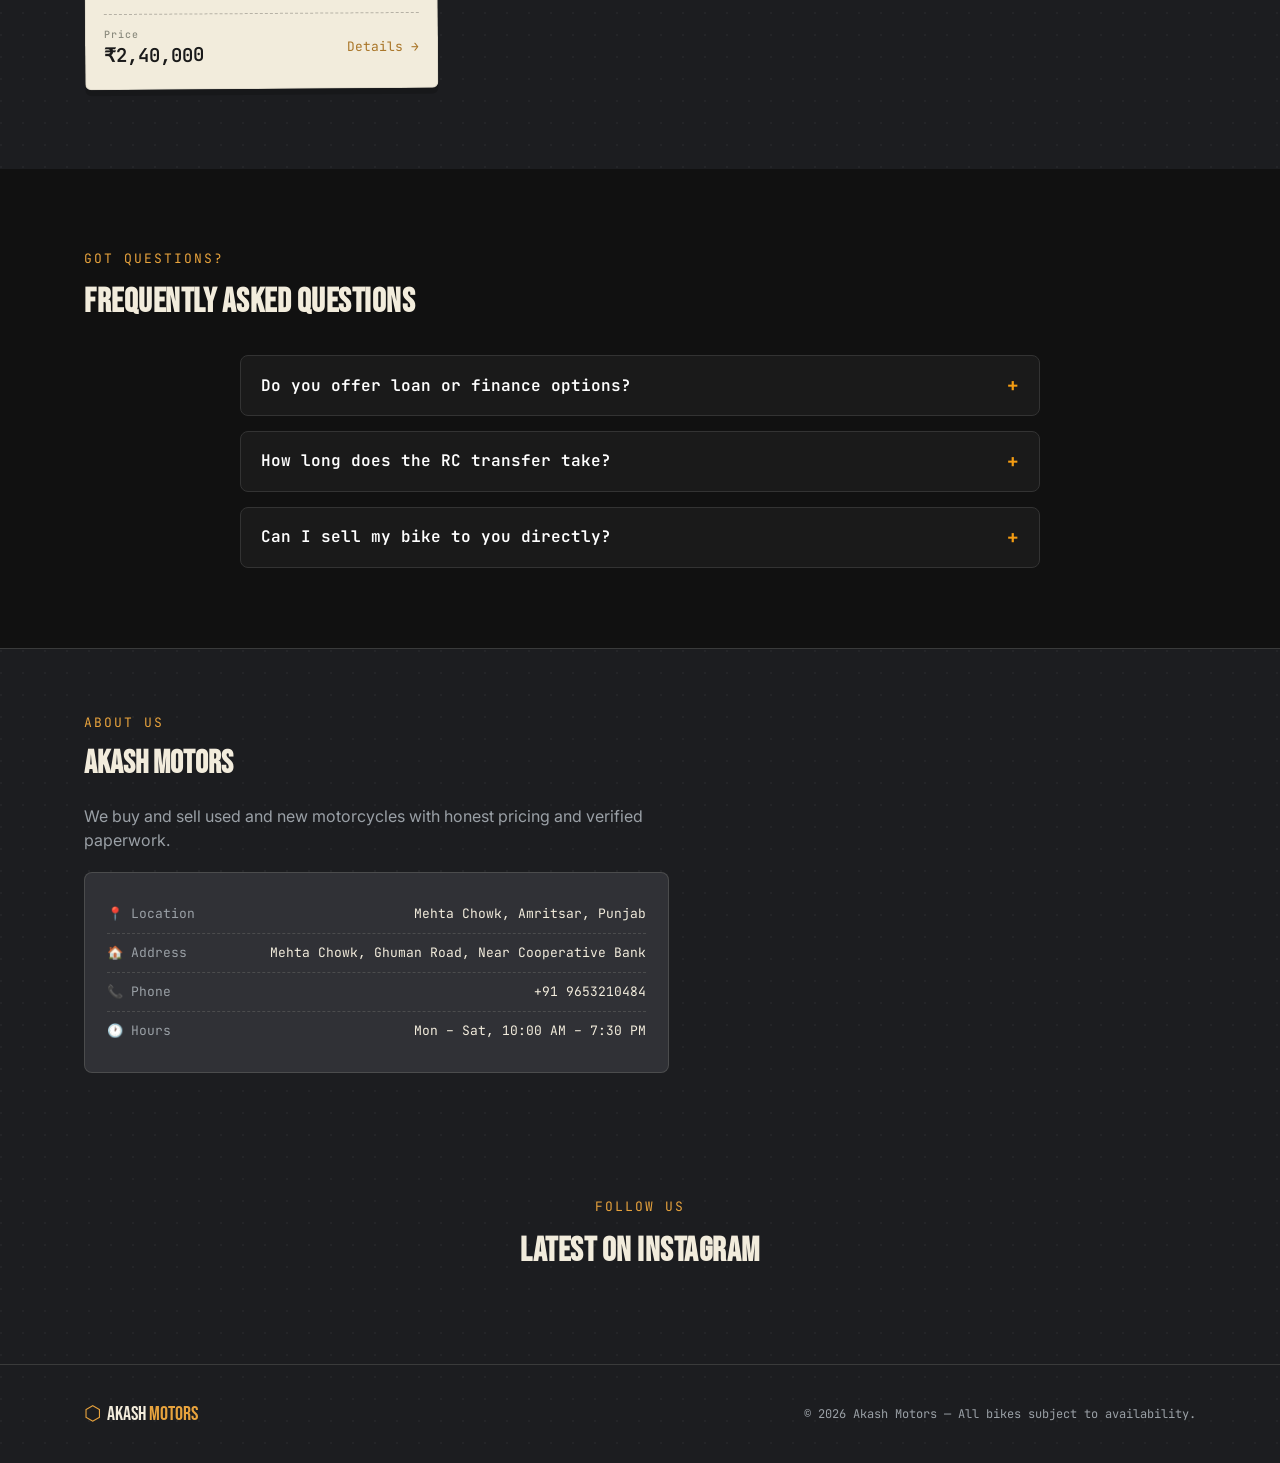
==== commit 8bb2a0fa: "Center video container and adjust iframe dimensions" ====
--- a/index.html
+++ b/index.html
@@ -93,12 +93,12 @@
       <h2>Explore Our Showroom</h2>
       <p style="color: #a0a0a0; margin-top: 10px;">Get a look at our current inventory from every respective angle.</p>
     </div>
-    <div class="video-container">
+    <div class="video-container" style="display: flex; justify-content: center;">
       <iframe
         src="https://drive.google.com/file/d/1K2MWpXkfEHyOgIs6-fOFocakCaJ7VAM2/preview"
-        width="100%"
-        height="450"
-        style="border-radius: 12px; border: 1px solid #333; display: block;"
+        width="340"
+        height="600"
+        style="border-radius: 12px; border: 1px solid #333; display: block; max-width: 100%;"
         allow="autoplay"
         allowfullscreen>
       </iframe>
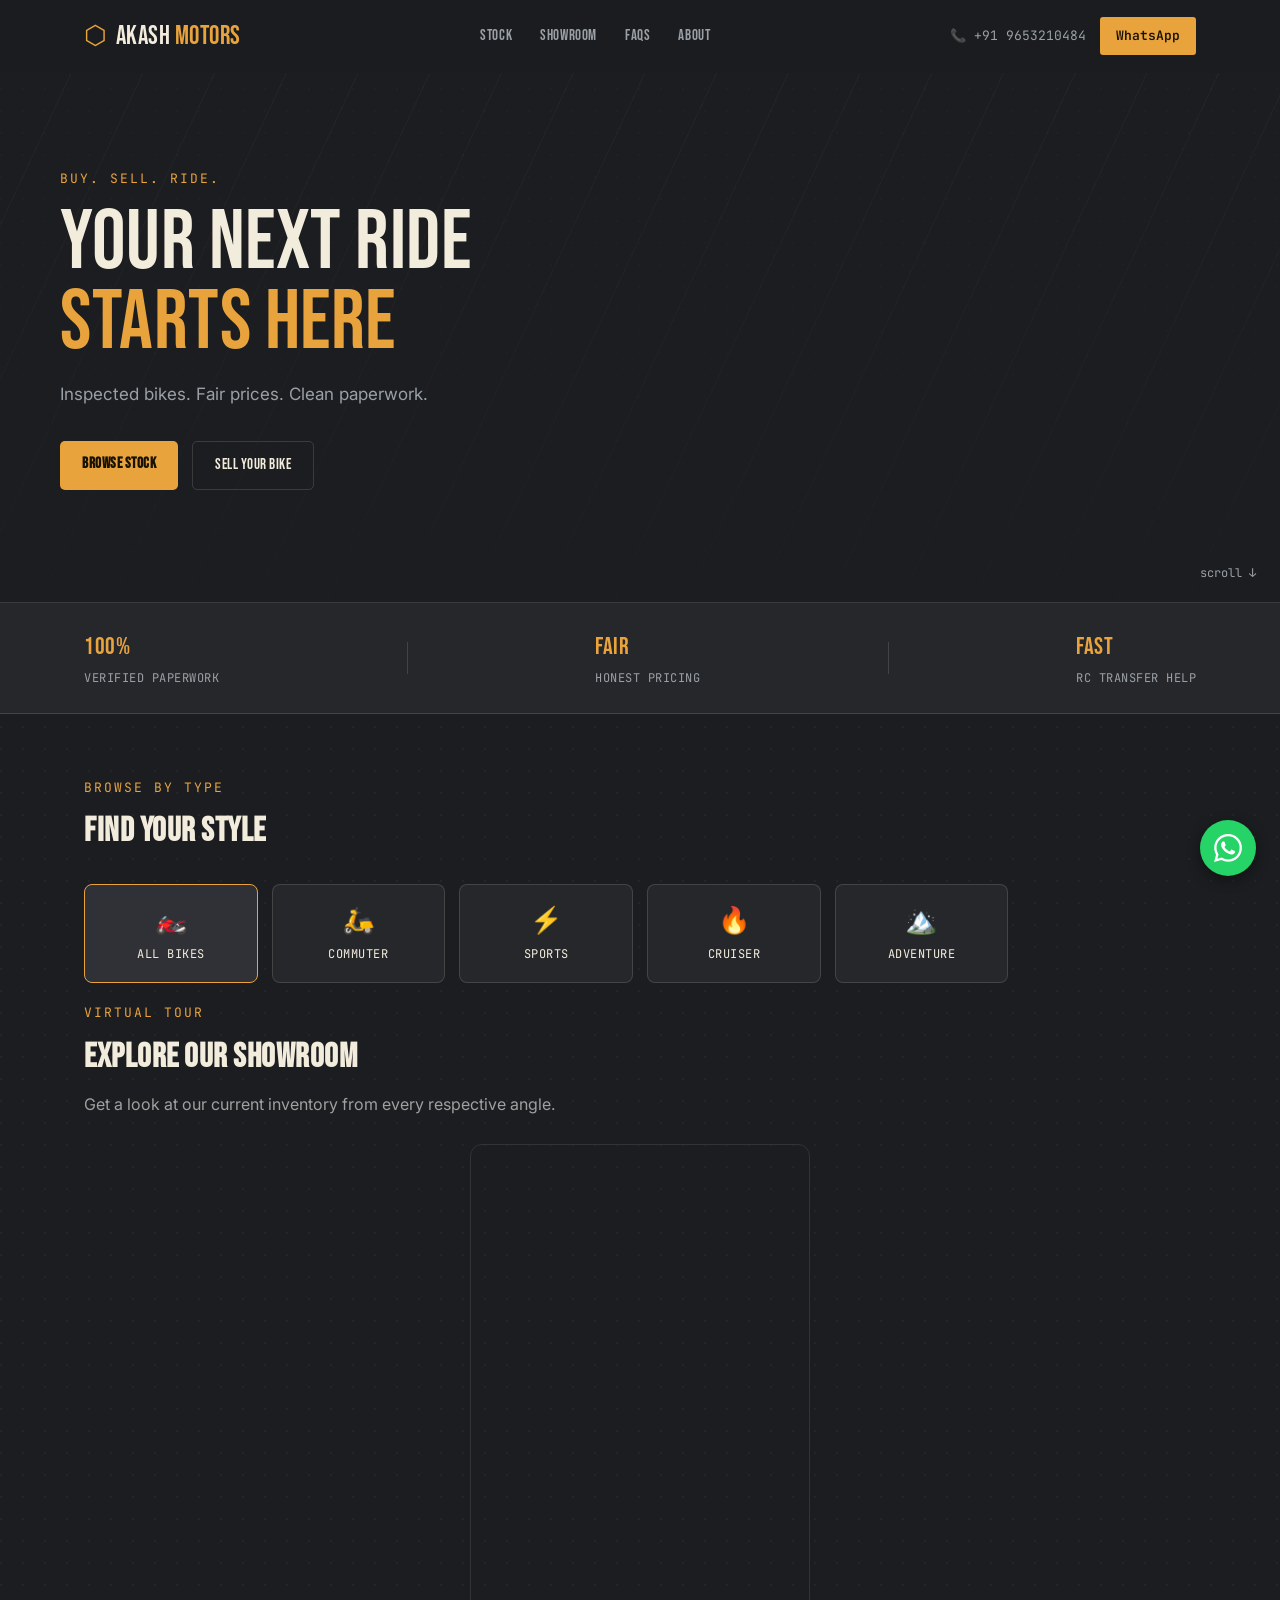
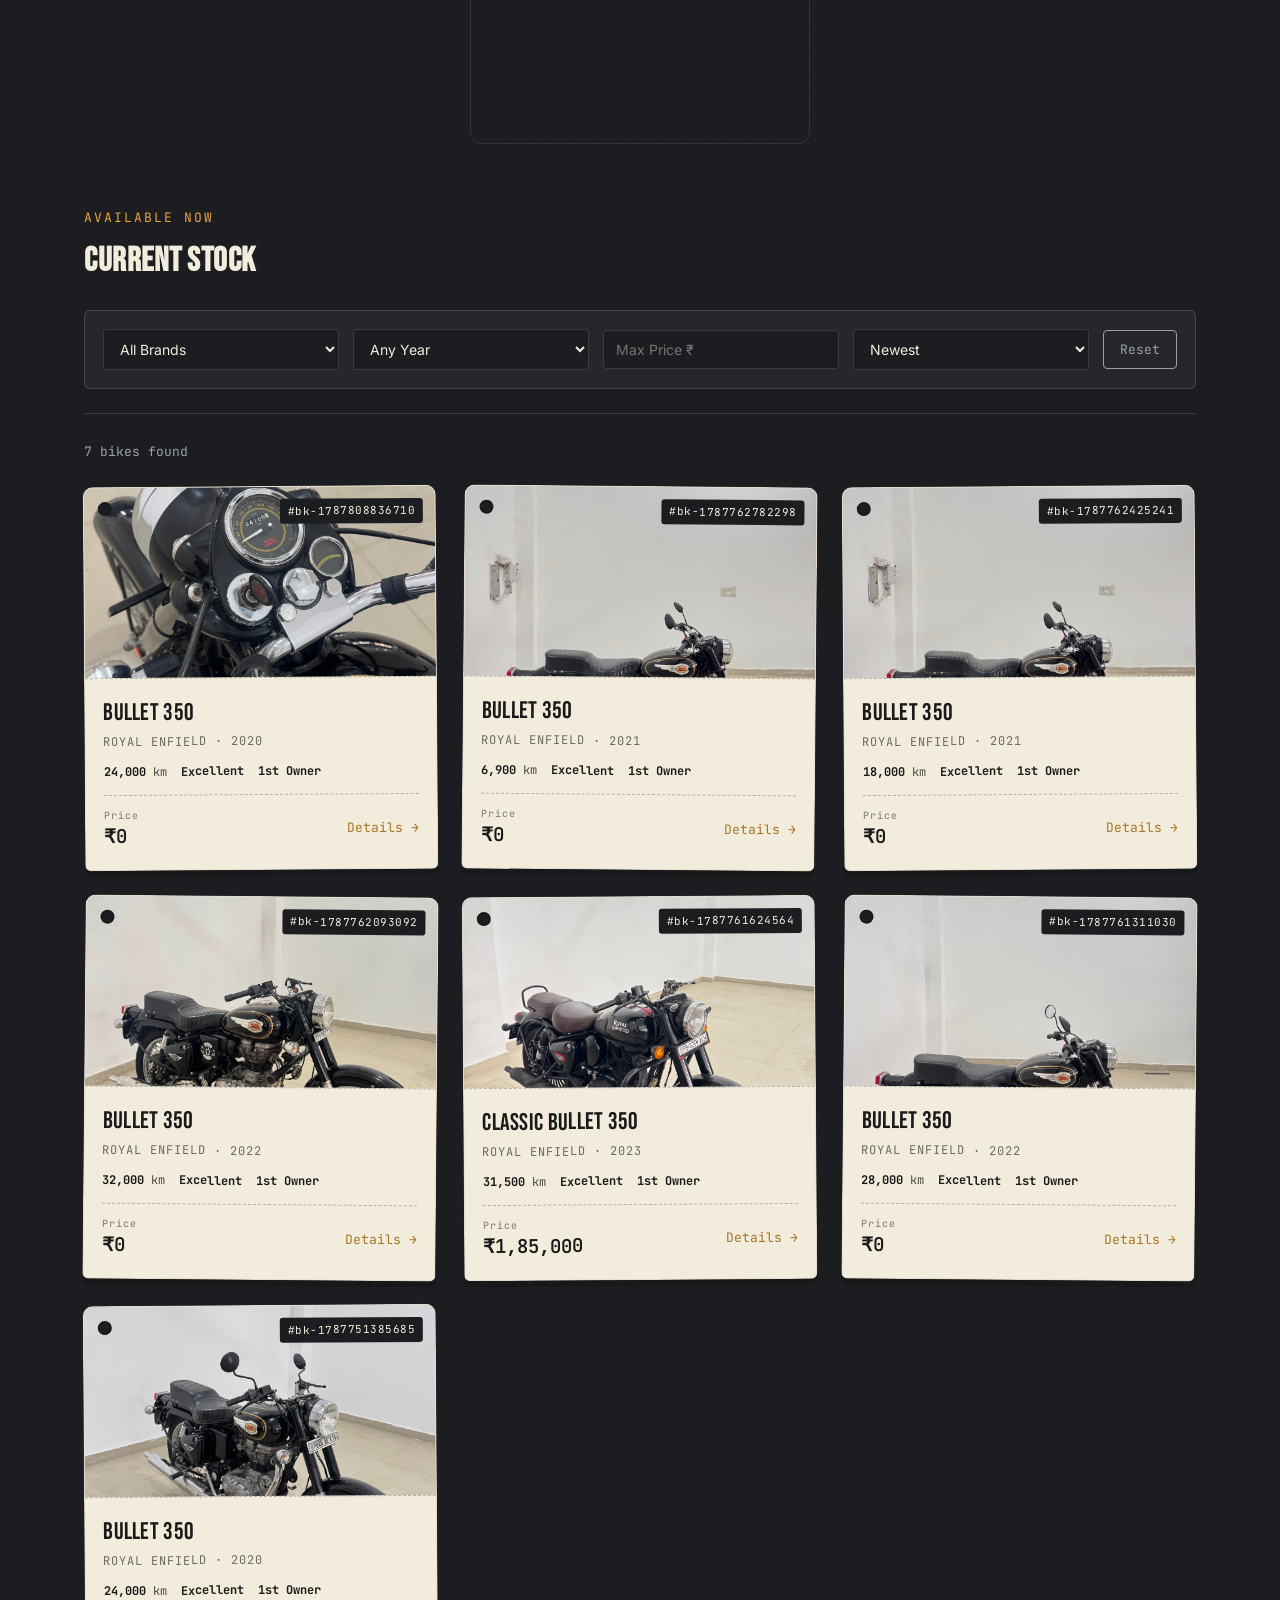
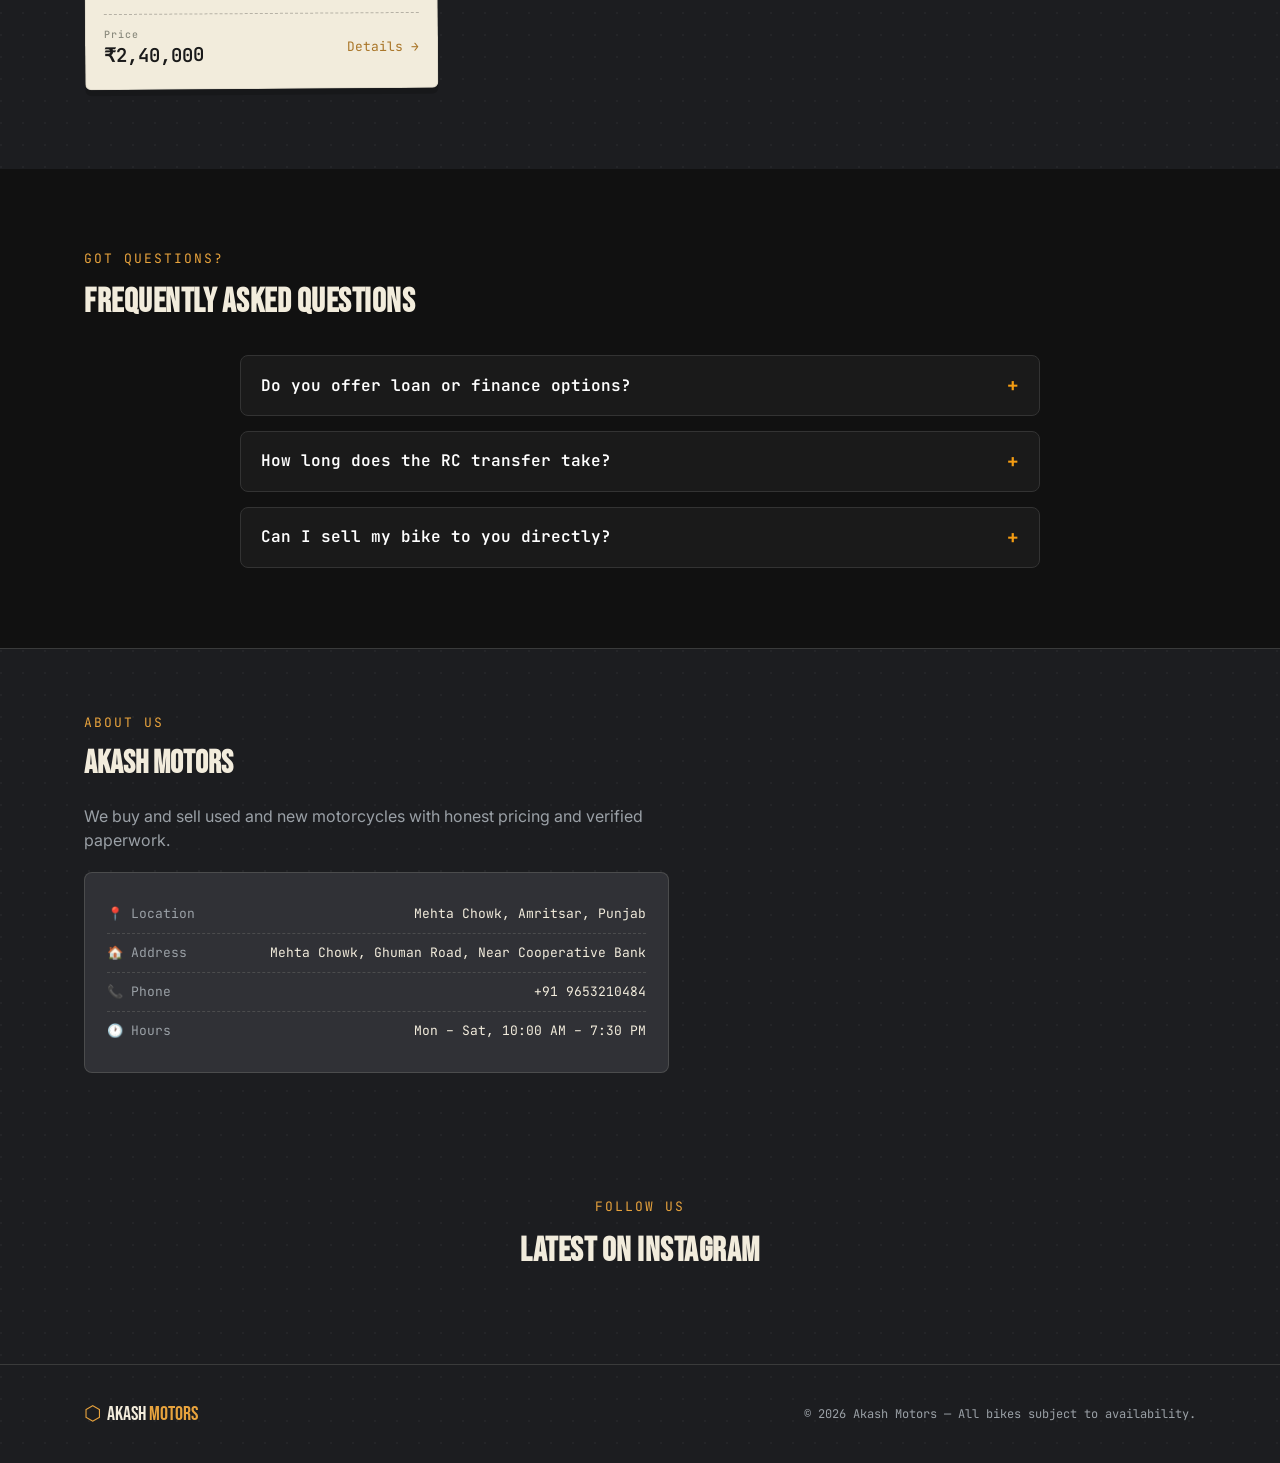
==== commit bbfd5990: "Update video iframe source URL in index.html" ====
--- a/index.html
+++ b/index.html
@@ -95,7 +95,7 @@
     </div>
     <div class="video-container" style="display: flex; justify-content: center;">
       <iframe
-        src="https://drive.google.com/file/d/1K2MWpXkfEHyOgIs6-fOFocakCaJ7VAM2/preview"
+        src="https://drive.google.com/file/d/1QCJqCyRZYX0md_TzemRn3SFADyIB8Eyv/preview"
         width="340"
         height="600"
         style="border-radius: 12px; border: 1px solid #333; display: block; max-width: 100%;"
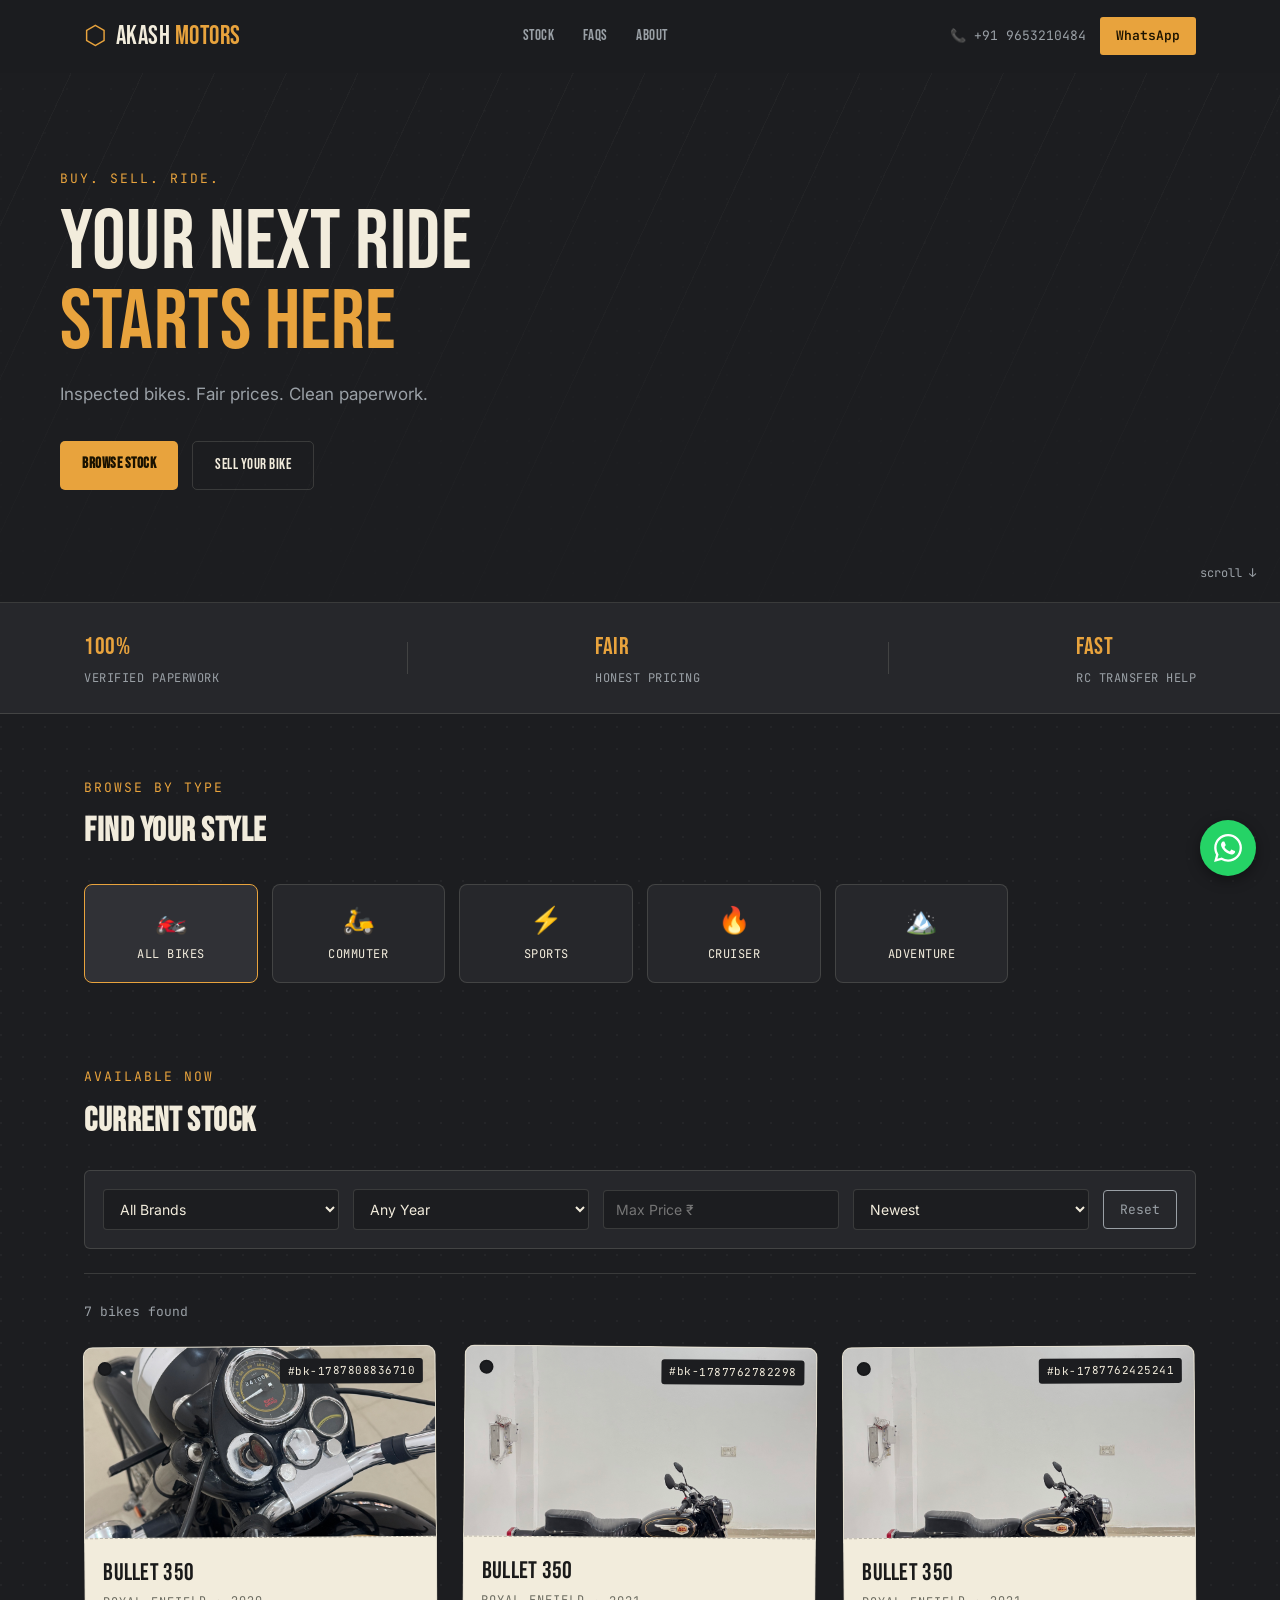
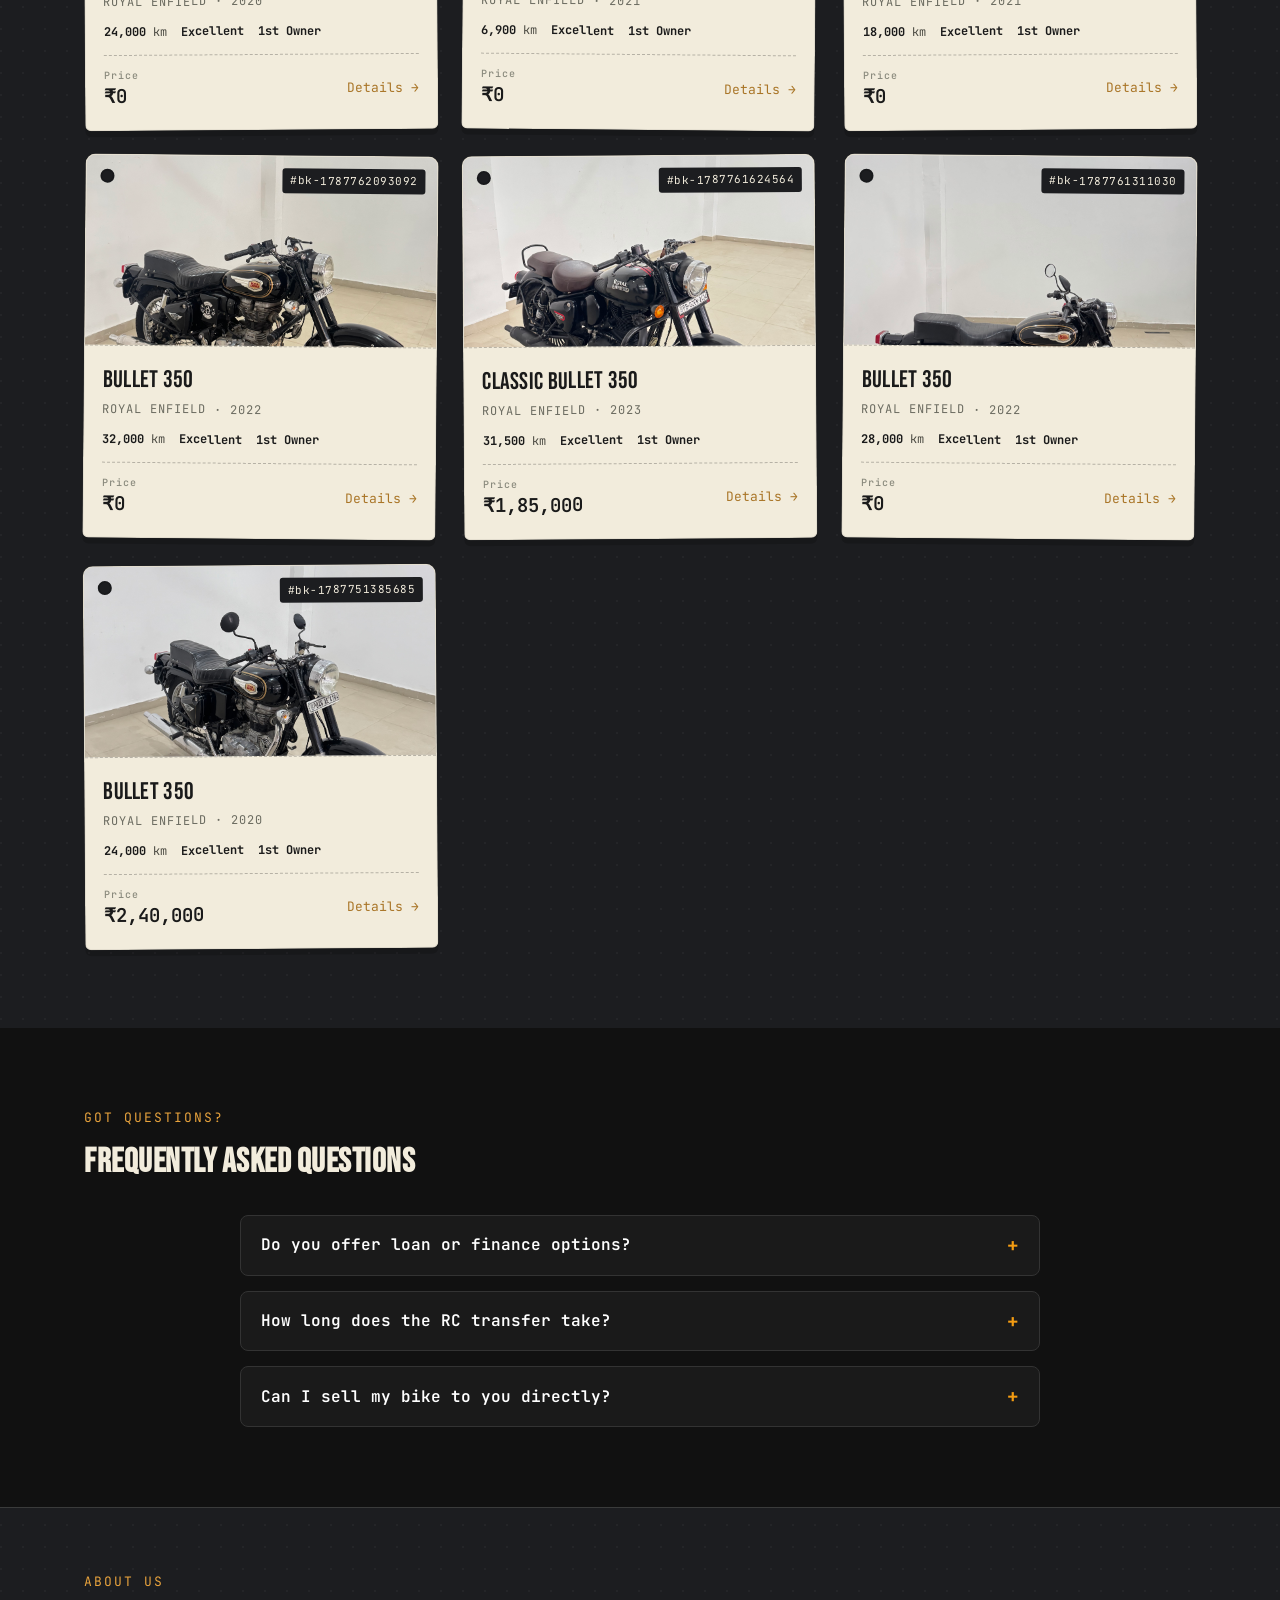
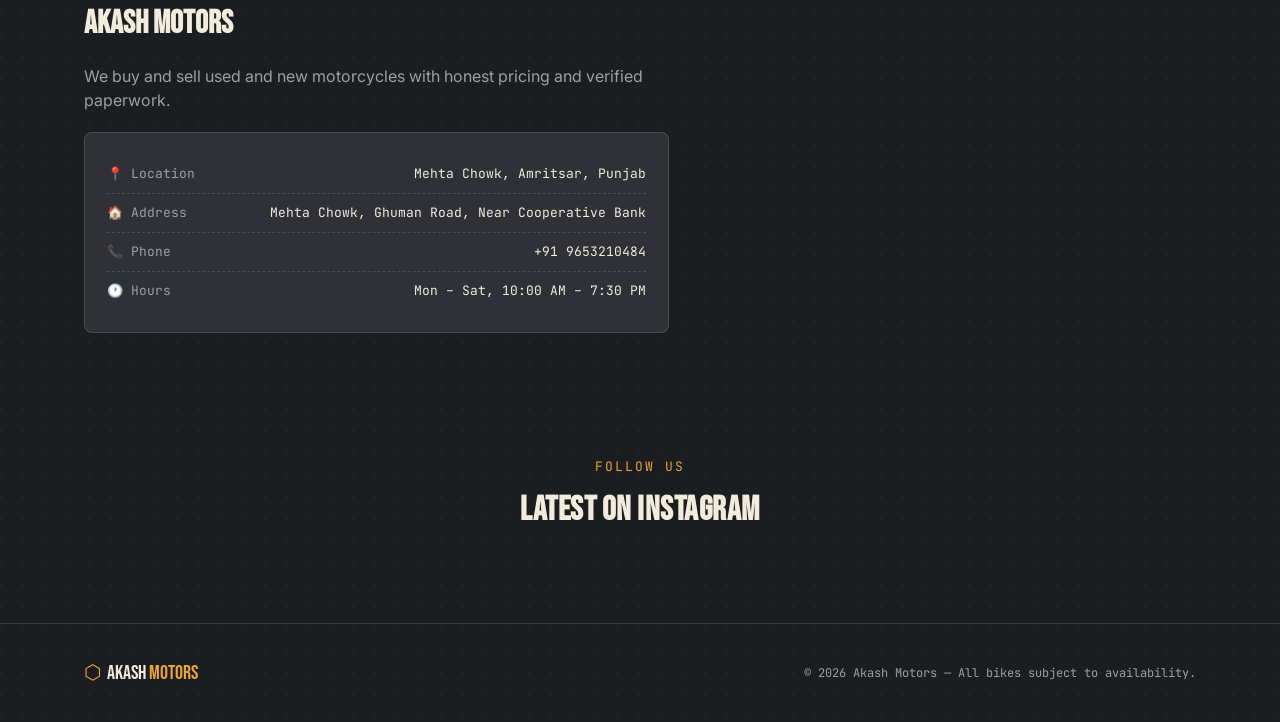
==== commit 928c5eb3: "Remove showroom video tour section from index.html Removed showroom section and related video tour." ====
--- a/index.html
+++ b/index.html
@@ -21,7 +21,6 @@
     </a>
     <nav class="nav-links">
       <a href="#stock">Stock</a>
-      <a href="#showroom">Showroom</a>
       <a href="#faqs">FAQs</a>
       <a href="#about">About</a>
     </nav>
@@ -35,7 +34,6 @@
   </div>
   <div class="mobile-menu" id="mobile-menu">
     <a href="#stock">Stock</a>
-    <a href="#showroom">Showroom</a>
     <a href="#faqs">FAQs</a>
     <a href="#about">About</a>
     <a href="#" id="mobile-wa" target="_blank" rel="noopener" class="mobile-wa-btn">WhatsApp Us</a>
@@ -85,26 +83,7 @@
   </div>
 </section>
 
-<!-- ── Showroom Video Tour ── -->
-<section class="showroom" id="showroom">
-  <div class="section-wrap">
-    <div class="section-head">
-      <span class="section-eyebrow">Virtual Tour</span>
-      <h2>Explore Our Showroom</h2>
-      <p style="color: #a0a0a0; margin-top: 10px;">Get a look at our current inventory from every respective angle.</p>
-    </div>
-    <div class="video-container" style="display: flex; justify-content: center;">
-      <iframe
-        src="https://drive.google.com/file/d/1QCJqCyRZYX0md_TzemRn3SFADyIB8Eyv/preview"
-        width="340"
-        height="600"
-        style="border-radius: 12px; border: 1px solid #333; display: block; max-width: 100%;"
-        allow="autoplay"
-        allowfullscreen>
-      </iframe>
-    </div>
-  </div>
-</section>
+
 
 <!-- ── Inventory ── -->
 <section class="inventory" id="stock">
